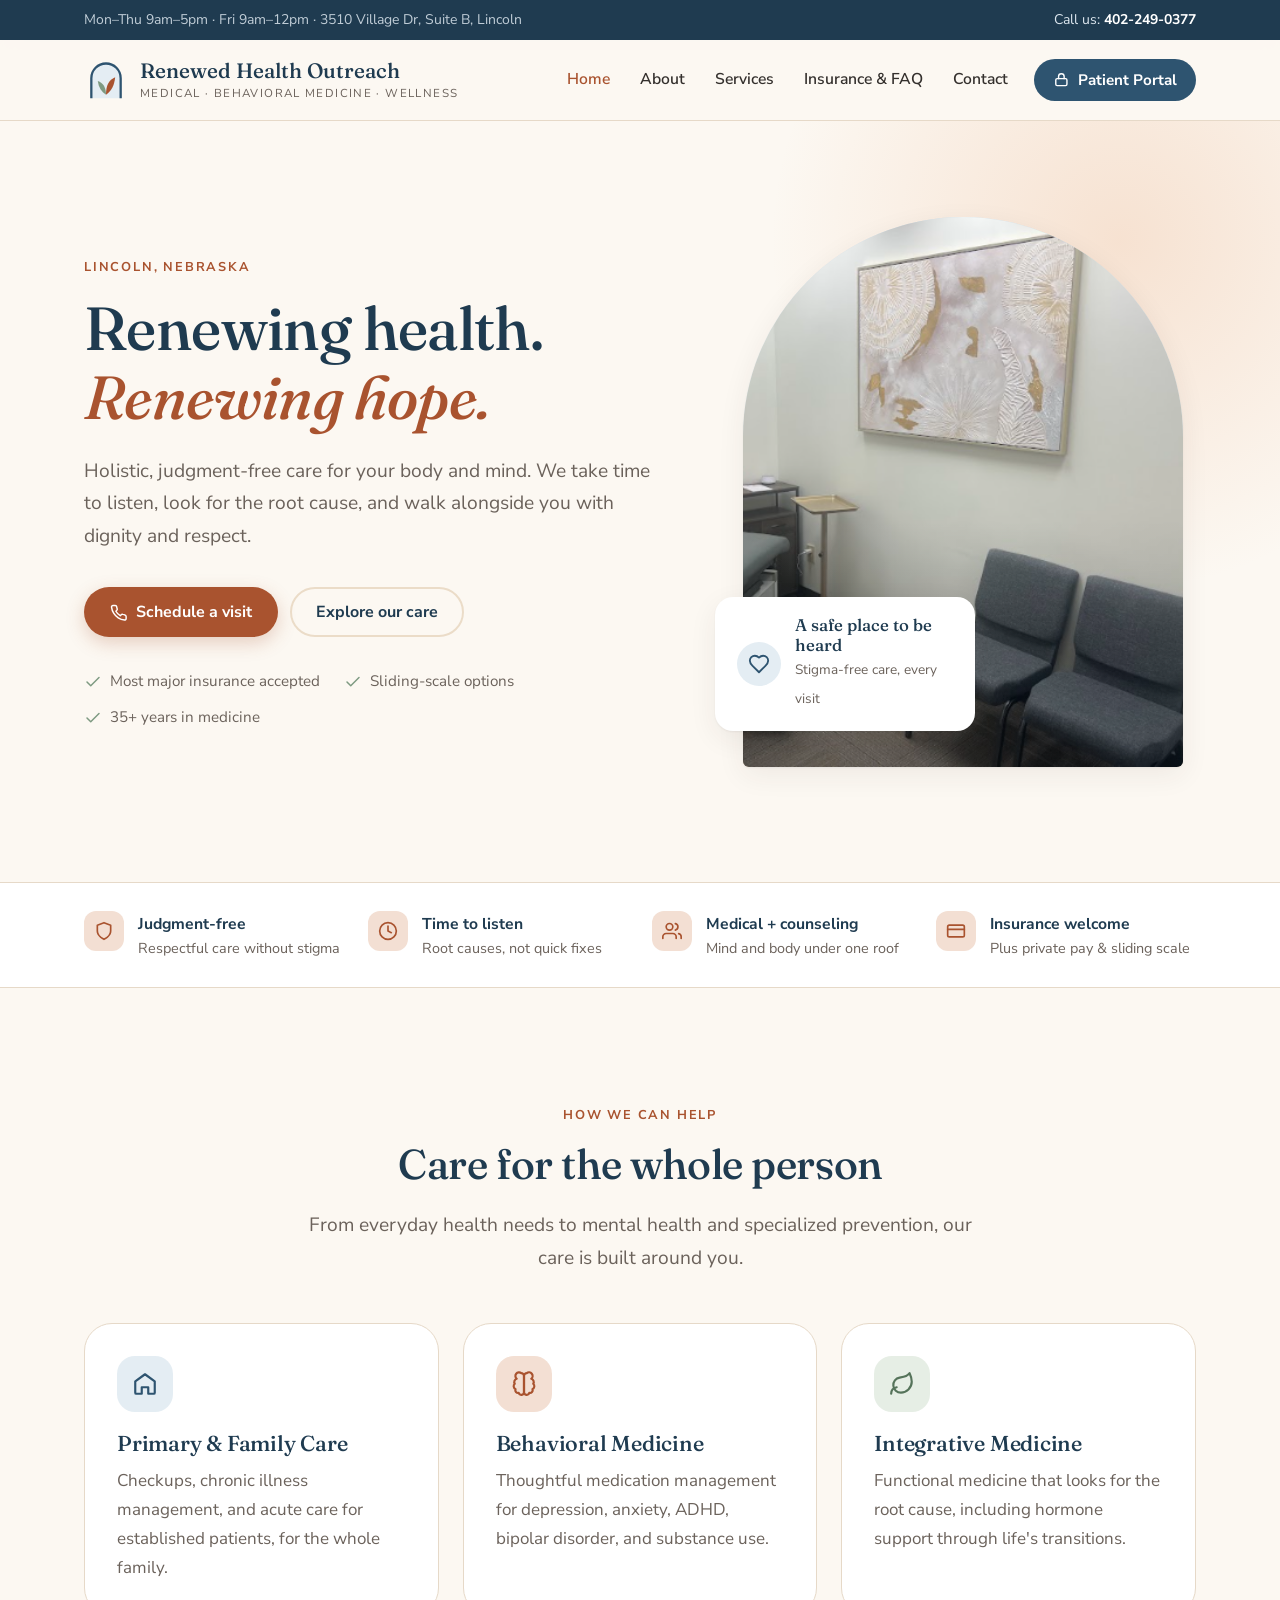
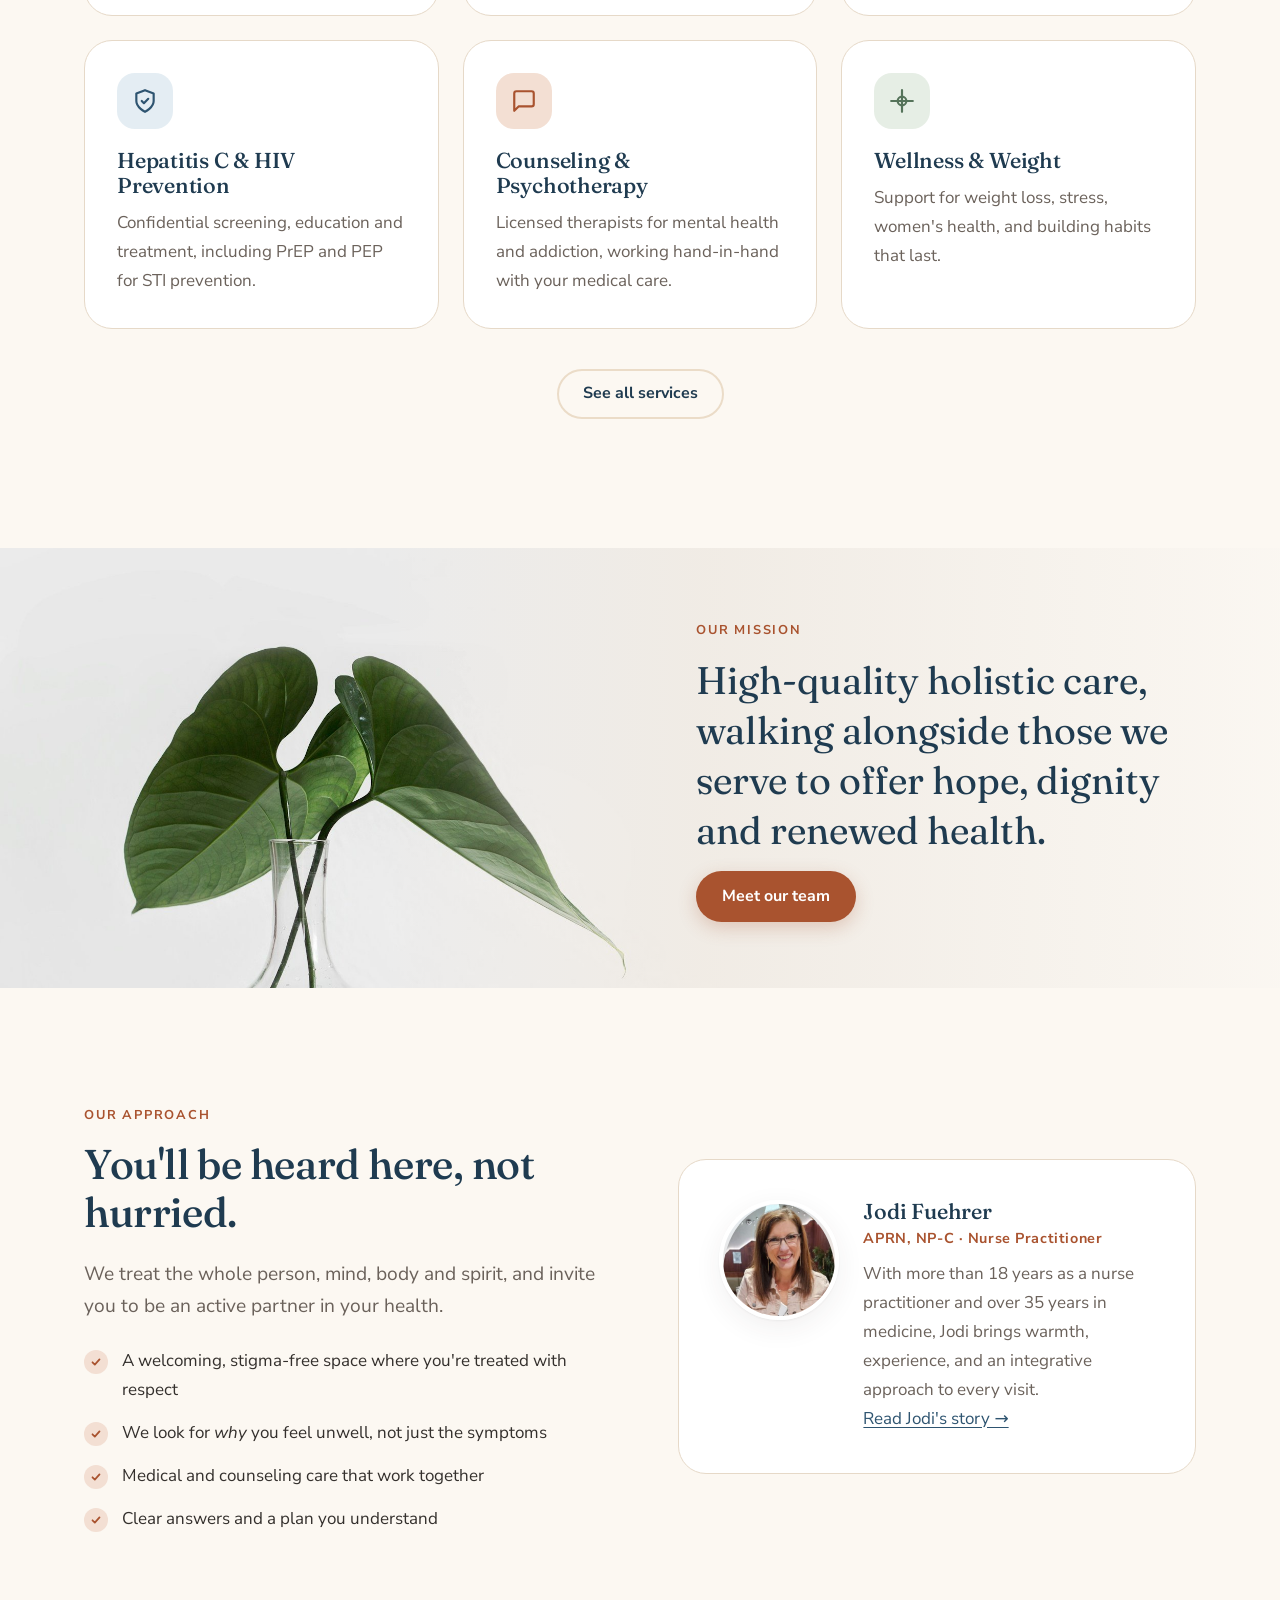
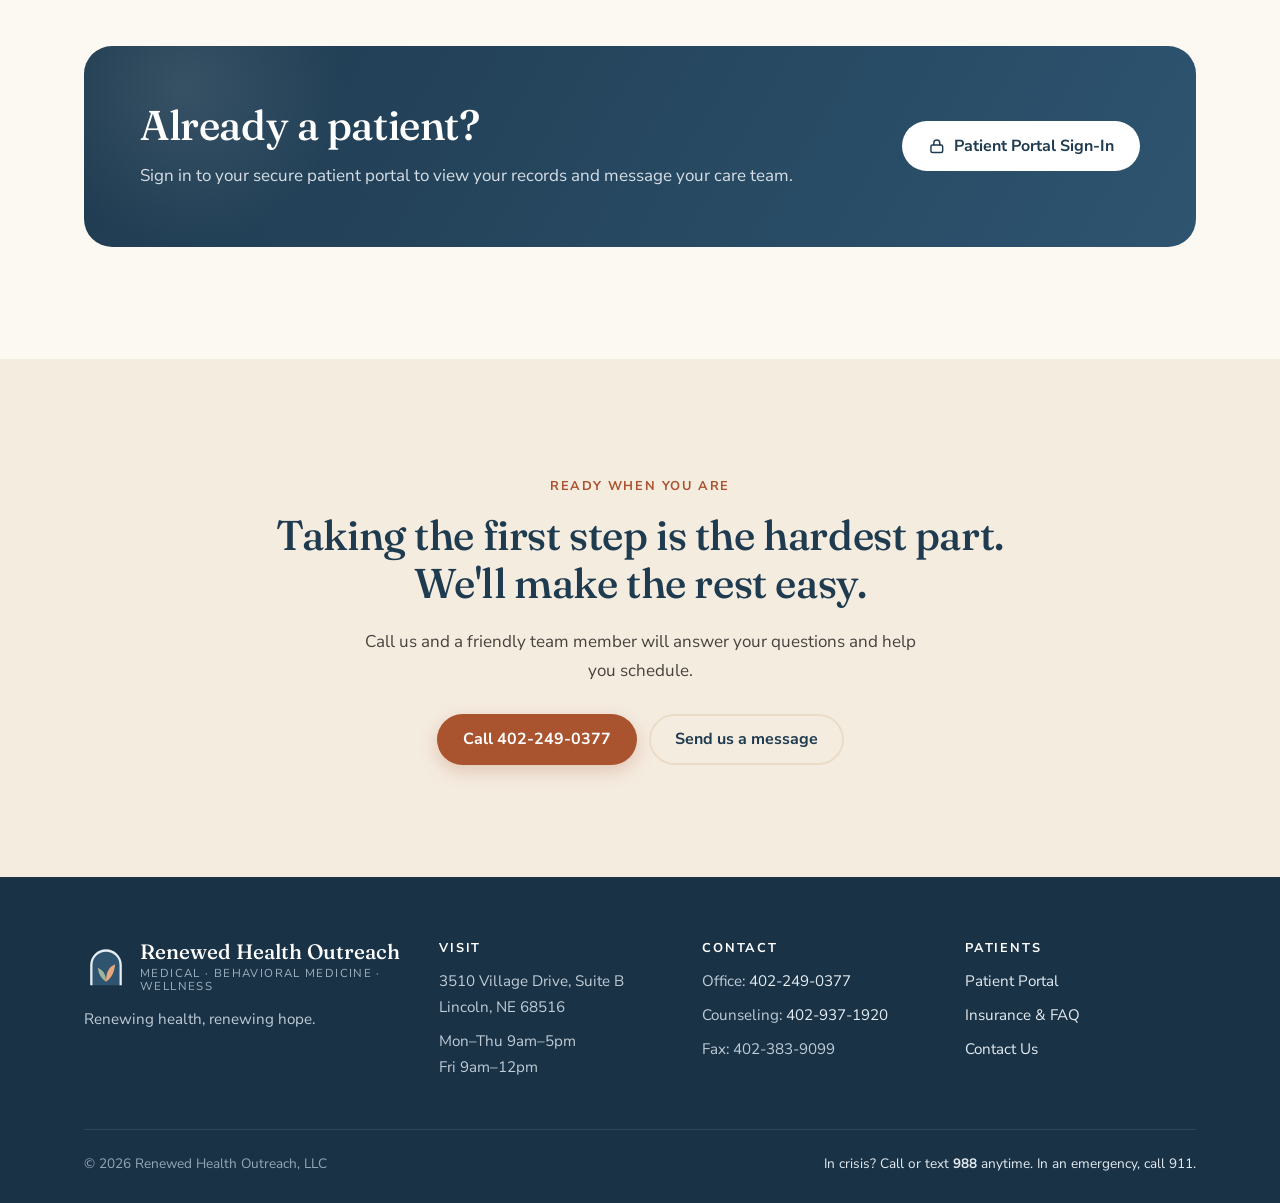
==== index.html @ 3fbb8544 "Add Renewed Health Outreach website Five-page static site for GitHub Pages with the InSync patient p" ====
<!doctype html>
<html lang="en">
<head>
  <meta charset="utf-8">
  <meta name="viewport" content="width=device-width, initial-scale=1">
  <title>Renewed Health Outreach | Medical, Behavioral Medicine &amp; Wellness in Lincoln, NE</title>
  <meta name="description" content="Holistic, judgment-free healthcare in Lincoln, Nebraska: primary and family care, behavioral medicine, counseling, Hepatitis C and HIV prevention, and integrative medicine.">
  <link rel="icon" href="assets/images/favicon.svg" type="image/svg+xml">
  <link rel="preconnect" href="https://fonts.googleapis.com">
  <link rel="preconnect" href="https://fonts.gstatic.com" crossorigin>
  <link href="https://fonts.googleapis.com/css2?family=Fraunces:opsz,wght@9..144,400;9..144,500;9..144,600&family=Nunito+Sans:wght@400;600;700&display=swap" rel="stylesheet">
  <link rel="stylesheet" href="assets/css/styles.css">
</head>
<body>
  <a class="skip-link" href="#main">Skip to content</a>

  <div class="topbar">
    <div class="container">
      <span class="hours">Mon–Thu 9am–5pm · Fri 9am–12pm · 3510 Village Dr, Suite B, Lincoln</span>
      <span>Call us: <a href="tel:+14022490377">402-249-0377</a></span>
    </div>
  </div>

  <header class="site-header">
    <div class="container">
      <a class="brand" href="index.html" aria-label="Renewed Health Outreach home">
        <!-- LOGO PLACEHOLDER: swap this <svg> for <img src="assets/images/logo.png" alt="" class="brand-mark"> when the logo is ready -->
        <svg class="brand-mark" viewBox="0 0 48 48" aria-hidden="true"><path d="M8 44V22a16 16 0 0 1 32 0v22" fill="#E4EDF3" stroke="#2E5470" stroke-width="2.5"/><path d="M24 40c0-10 3-16 10-19-1 9-4 15-10 19Z" fill="#A9532F"/><path d="M24 40c0-8-3-13-9-15 1 7 4 12 9 15Z" fill="#7E9A82"/></svg>
        <span class="brand-text"><span class="brand-name">Renewed Health Outreach</span><span class="brand-sub">Medical · Behavioral Medicine · Wellness</span></span>
      </a>
      <button class="nav-toggle" aria-expanded="false" aria-controls="site-nav" aria-label="Menu">
        <svg viewBox="0 0 24 24" fill="none" stroke="currentColor" stroke-width="2" stroke-linecap="round"><path d="M4 7h16M4 12h16M4 17h16"/></svg>
      </button>
      <nav class="site-nav" id="site-nav" aria-label="Main">
        <a class="nav-link" href="index.html" aria-current="page">Home</a>
        <a class="nav-link" href="about.html">About</a>
        <a class="nav-link" href="services.html">Services</a>
        <a class="nav-link" href="insurance.html">Insurance &amp; FAQ</a>
        <a class="nav-link" href="contact.html">Contact</a>
        <a class="btn btn--blue" href="#" data-portal-link>
          <svg viewBox="0 0 24 24" fill="none" stroke="currentColor" stroke-width="2" stroke-linecap="round" stroke-linejoin="round"><rect x="4" y="11" width="16" height="10" rx="2"/><path d="M8 11V8a4 4 0 0 1 8 0v3"/></svg>
          Patient Portal
        </a>
      </nav>
    </div>
  </header>

  <main id="main">
    <!-- HERO -->
    <section class="hero">
      <div class="container hero-grid">
        <div>
          <span class="eyebrow">Lincoln, Nebraska</span>
          <h1>Renewing health.<br><em class="soft">Renewing hope.</em></h1>
          <p class="lead">Holistic, judgment-free care for your body and mind. We take time to listen, look for the root cause, and walk alongside you with dignity and respect.</p>
          <div class="btn-row">
            <a class="btn btn--primary" href="tel:+14022490377">
              <svg viewBox="0 0 24 24" fill="none" stroke="currentColor" stroke-width="2" stroke-linecap="round" stroke-linejoin="round"><path d="M22 16.9v3a2 2 0 0 1-2.2 2 19.8 19.8 0 0 1-8.6-3.1 19.5 19.5 0 0 1-6-6A19.8 19.8 0 0 1 2.1 4.2 2 2 0 0 1 4.1 2h3a2 2 0 0 1 2 1.7c.1 1 .4 1.9.7 2.8a2 2 0 0 1-.5 2.1L8 9.9a16 16 0 0 0 6 6l1.3-1.3a2 2 0 0 1 2.1-.4c.9.3 1.8.6 2.8.7a2 2 0 0 1 1.7 2Z"/></svg>
              Schedule a visit
            </a>
            <a class="btn btn--ghost" href="services.html">Explore our care</a>
          </div>
          <div class="hero-meta">
            <span><svg viewBox="0 0 24 24" fill="none" stroke="currentColor" stroke-width="2" stroke-linecap="round" stroke-linejoin="round"><path d="M20 6 9 17l-5-5"/></svg>Most major insurance accepted</span>
            <span><svg viewBox="0 0 24 24" fill="none" stroke="currentColor" stroke-width="2" stroke-linecap="round" stroke-linejoin="round"><path d="M20 6 9 17l-5-5"/></svg>Sliding-scale options</span>
            <span><svg viewBox="0 0 24 24" fill="none" stroke="currentColor" stroke-width="2" stroke-linecap="round" stroke-linejoin="round"><path d="M20 6 9 17l-5-5"/></svg>35+ years in medicine</span>
          </div>
        </div>
        <div class="hero-visual">
          <div class="arch">
            <img src="assets/images/exam-room.png" alt="A calm, softly lit exam room with gold-toned artwork and comfortable chairs">
          </div>
          <div class="arch-card">
            <span class="dot"><svg viewBox="0 0 24 24" fill="none" stroke="currentColor" stroke-width="2" stroke-linecap="round" stroke-linejoin="round"><path d="M19 14c1.5-1.5 3-3.2 3-5.5A5.5 5.5 0 0 0 16.5 3c-1.8 0-3 .5-4.5 2-1.5-1.5-2.7-2-4.5-2A5.5 5.5 0 0 0 2 8.5c0 2.3 1.5 4 3 5.5l7 7Z"/></svg></span>
            <span><strong>A safe place to be heard</strong><small>Stigma-free care, every visit</small></span>
          </div>
        </div>
      </div>
    </section>

    <!-- TRUST STRIP -->
    <section class="trust" aria-label="Why patients choose us">
      <div class="container">
        <div class="trust-item"><span class="ico"><svg viewBox="0 0 24 24" fill="none" stroke="currentColor" stroke-width="2" stroke-linecap="round" stroke-linejoin="round"><path d="M12 22s8-4 8-10V5l-8-3-8 3v7c0 6 8 10 8 10Z"/></svg></span><div><strong>Judgment-free</strong><span>Respectful care without stigma</span></div></div>
        <div class="trust-item"><span class="ico"><svg viewBox="0 0 24 24" fill="none" stroke="currentColor" stroke-width="2" stroke-linecap="round" stroke-linejoin="round"><circle cx="12" cy="12" r="10"/><path d="M12 6v6l4 2"/></svg></span><div><strong>Time to listen</strong><span>Root causes, not quick fixes</span></div></div>
        <div class="trust-item"><span class="ico"><svg viewBox="0 0 24 24" fill="none" stroke="currentColor" stroke-width="2" stroke-linecap="round" stroke-linejoin="round"><path d="M17 21v-2a4 4 0 0 0-4-4H5a4 4 0 0 0-4 4v2"/><circle cx="9" cy="7" r="4"/><path d="M23 21v-2a4 4 0 0 0-3-3.9M16 3.1a4 4 0 0 1 0 7.8"/></svg></span><div><strong>Medical + counseling</strong><span>Mind and body under one roof</span></div></div>
        <div class="trust-item"><span class="ico"><svg viewBox="0 0 24 24" fill="none" stroke="currentColor" stroke-width="2" stroke-linecap="round" stroke-linejoin="round"><rect x="2" y="5" width="20" height="14" rx="2"/><path d="M2 10h20"/></svg></span><div><strong>Insurance welcome</strong><span>Plus private pay &amp; sliding scale</span></div></div>
      </div>
    </section>

    <!-- SERVICES -->
    <section class="section">
      <div class="container">
        <div class="section-head center">
          <span class="eyebrow">How we can help</span>
          <h2>Care for the whole person</h2>
          <p class="lead" style="margin:0 auto">From everyday health needs to mental health and specialized prevention, our care is built around you.</p>
        </div>
        <div class="grid grid-3">
          <article class="card">
            <span class="ico"><svg viewBox="0 0 24 24" fill="none" stroke="currentColor" stroke-width="2" stroke-linecap="round" stroke-linejoin="round"><path d="M3 9.5 12 3l9 6.5V20a1 1 0 0 1-1 1h-5v-6H9v6H4a1 1 0 0 1-1-1Z"/></svg></span>
            <h3>Primary &amp; Family Care</h3>
            <p>Checkups, chronic illness management, and acute care for established patients, for the whole family.</p>
          </article>
          <article class="card">
            <span class="ico"><svg viewBox="0 0 24 24" fill="none" stroke="currentColor" stroke-width="2" stroke-linecap="round" stroke-linejoin="round"><path d="M9.5 2A2.5 2.5 0 0 1 12 4.5v15a2.5 2.5 0 0 1-4.9.7 2.5 2.5 0 0 1-2.9-3.4 3 3 0 0 1-.7-5 3 3 0 0 1 1.8-4.6A2.5 2.5 0 0 1 9.5 2Z"/><path d="M14.5 2A2.5 2.5 0 0 0 12 4.5v15a2.5 2.5 0 0 0 4.9.7 2.5 2.5 0 0 0 2.9-3.4 3 3 0 0 0 .7-5 3 3 0 0 0-1.8-4.6A2.5 2.5 0 0 0 14.5 2Z"/></svg></span>
            <h3>Behavioral Medicine</h3>
            <p>Thoughtful medication management for depression, anxiety, ADHD, bipolar disorder, and substance use.</p>
          </article>
          <article class="card">
            <span class="ico"><svg viewBox="0 0 24 24" fill="none" stroke="currentColor" stroke-width="2" stroke-linecap="round" stroke-linejoin="round"><path d="M11 20A7 7 0 0 1 9.8 6.1C15.5 5 17 4.5 19 2c1 2 2 4.2 2 8 0 5.5-4.8 10-10 10Z"/><path d="M2 21c0-3 1.9-5.4 5.1-6"/></svg></span>
            <h3>Integrative Medicine</h3>
            <p>Functional medicine that looks for the root cause, including hormone support through life's transitions.</p>
          </article>
          <article class="card">
            <span class="ico"><svg viewBox="0 0 24 24" fill="none" stroke="currentColor" stroke-width="2" stroke-linecap="round" stroke-linejoin="round"><path d="M12 22s8-4 8-10V5l-8-3-8 3v7c0 6 8 10 8 10Z"/><path d="m9 12 2 2 4-4"/></svg></span>
            <h3>Hepatitis C &amp; HIV Prevention</h3>
            <p>Confidential screening, education and treatment, including PrEP and PEP for STI prevention.</p>
          </article>
          <article class="card">
            <span class="ico"><svg viewBox="0 0 24 24" fill="none" stroke="currentColor" stroke-width="2" stroke-linecap="round" stroke-linejoin="round"><path d="M21 15a2 2 0 0 1-2 2H7l-4 4V5a2 2 0 0 1 2-2h14a2 2 0 0 1 2 2Z"/></svg></span>
            <h3>Counseling &amp; Psychotherapy</h3>
            <p>Licensed therapists for mental health and addiction, working hand-in-hand with your medical care.</p>
          </article>
          <article class="card">
            <span class="ico"><svg viewBox="0 0 24 24" fill="none" stroke="currentColor" stroke-width="2" stroke-linecap="round" stroke-linejoin="round"><path d="M12 2v20M2 12h20"/><circle cx="12" cy="12" r="4"/></svg></span>
            <h3>Wellness &amp; Weight</h3>
            <p>Support for weight loss, stress, women's health, and building habits that last.</p>
          </article>
        </div>
        <p style="text-align:center;margin-top:40px"><a class="btn btn--ghost" href="services.html">See all services</a></p>
      </div>
    </section>

    <!-- CALM BAND -->
    <section class="calm-band" aria-label="Our mission">
      <div class="container">
        <div class="calm-text">
          <span class="eyebrow">Our mission</span>
          <blockquote>High-quality holistic care, walking alongside those we serve to offer hope, dignity and renewed health.</blockquote>
          <a class="btn btn--primary" href="about.html">Meet our team</a>
        </div>
      </div>
    </section>

    <!-- APPROACH + PROVIDER -->
    <section class="section">
      <div class="container split">
        <div>
          <span class="eyebrow">Our approach</span>
          <h2>You'll be heard here, not hurried.</h2>
          <p class="lead">We treat the whole person, mind, body and spirit, and invite you to be an active partner in your health.</p>
          <ul class="checklist">
            <li>A welcoming, stigma-free space where you're treated with respect</li>
            <li>We look for <em>why</em> you feel unwell, not just the symptoms</li>
            <li>Medical and counseling care that work together</li>
            <li>Clear answers and a plan you understand</li>
          </ul>
        </div>
        <div class="card" style="padding:clamp(28px,4vw,40px)">
          <div class="provider">
            <div class="avatar avatar--photo"><img src="assets/images/jodi.jpg" alt="Jodi Fuehrer, APRN, NP-C"></div>
            <div>
              <h3 style="margin-bottom:.2em">Jodi Fuehrer</h3>
              <p class="creds">APRN, NP-C · Nurse Practitioner</p>
              <p style="color:var(--muted)">With more than 18 years as a nurse practitioner and over 35 years in medicine, Jodi brings warmth, experience, and an integrative approach to every visit.</p>
              <a href="about.html">Read Jodi's story →</a>
            </div>
          </div>
        </div>
      </div>
    </section>

    <!-- PORTAL -->
    <section class="section" style="padding-top:0">
      <div class="container">
        <div class="portal-band">
          <div>
            <h2>Already a patient?</h2>
            <p>Sign in to your secure patient portal to view your records and message your care team.</p>
          </div>
          <div class="btn-row">
            <a class="btn btn--light" href="#" data-portal-link>
              <svg viewBox="0 0 24 24" fill="none" stroke="currentColor" stroke-width="2" stroke-linecap="round" stroke-linejoin="round"><rect x="4" y="11" width="16" height="10" rx="2"/><path d="M8 11V8a4 4 0 0 1 8 0v3"/></svg>
              Patient Portal Sign-In
            </a>
          </div>
        </div>
      </div>
    </section>

    <!-- CTA -->
    <section class="section section--linen cta">
      <div class="container">
        <span class="eyebrow">Ready when you are</span>
        <h2>Taking the first step is the hardest part.<br>We'll make the rest easy.</h2>
        <p>Call us and a friendly team member will answer your questions and help you schedule.</p>
        <div class="btn-row">
          <a class="btn btn--primary" href="tel:+14022490377">Call 402-249-0377</a>
          <a class="btn btn--ghost" href="contact.html">Send us a message</a>
        </div>
      </div>
    </section>
  </main>

  <footer class="site-footer">
    <div class="container">
      <div class="footer-grid">
        <div>
          <a class="brand" href="index.html">
            <svg class="brand-mark" viewBox="0 0 48 48" aria-hidden="true"><path d="M8 44V22a16 16 0 0 1 32 0v22" fill="#2E5470" stroke="#E4EDF3" stroke-width="2.5"/><path d="M24 40c0-10 3-16 10-19-1 9-4 15-10 19Z" fill="#E8A87C"/><path d="M24 40c0-8-3-13-9-15 1 7 4 12 9 15Z" fill="#9DB5A0"/></svg>
            <span class="brand-text"><span class="brand-name">Renewed Health Outreach</span><span class="brand-sub">Medical · Behavioral Medicine · Wellness</span></span>
          </a>
          <p>Renewing health, renewing hope.</p>
        </div>
        <div>
          <h4>Visit</h4>
          <ul>
            <li>3510 Village Drive, Suite B<br>Lincoln, NE 68516</li>
            <li>Mon–Thu 9am–5pm<br>Fri 9am–12pm</li>
          </ul>
        </div>
        <div>
          <h4>Contact</h4>
          <ul>
            <li>Office: <a href="tel:+14022490377">402-249-0377</a></li>
            <li>Counseling: <a href="tel:+14029371920">402-937-1920</a></li>
            <li>Fax: 402-383-9099</li>
          </ul>
        </div>
        <div>
          <h4>Patients</h4>
          <ul>
            <li><a href="#" data-portal-link>Patient Portal</a></li>
            <li><a href="insurance.html">Insurance &amp; FAQ</a></li>
            <li><a href="contact.html">Contact Us</a></li>
          </ul>
        </div>
      </div>
      <div class="footer-bottom">
        <span>© <span data-year>2026</span> Renewed Health Outreach, LLC</span>
        <span class="crisis">In crisis? Call or text <strong>988</strong> anytime. In an emergency, call 911.</span>
      </div>
    </div>
  </footer>

  <script src="assets/js/site-config.js"></script>
  <script src="assets/js/main.js"></script>
</body>
</html>
---- assets/css/styles.css ----
/* ============================================================
   Renewed Health Outreach — site styles
   Palette: warm linen + clay (comfort) anchored by a calm,
   deep "harbor" blue (trust) used for structure and the portal.
   ============================================================ */
:root {
  --cream: #FCF8F2;
  --linen: #F5ECE0;
  --sand: #EBDCC8;
  --clay: #A9532F;        /* primary action — 5.3:1 on white */
  --clay-dark: #8C4325;
  --clay-soft: #F3DFD3;
  --apricot: #E8A87C;
  --blue: #2E5470;        /* trust / structure */
  --blue-dark: #1F3B50;
  --blue-soft: #E4EDF3;
  --sage: #7E9A82;
  --ink: #34302D;         /* warm charcoal body text */
  --muted: #6B625B;
  --line: #E6D9C8;
  --white: #FFFFFF;

  --font-display: "Fraunces", Georgia, "Times New Roman", serif;
  --font-body: "Nunito Sans", "Segoe UI", system-ui, -apple-system, sans-serif;

  --radius: 18px;
  --radius-lg: 28px;
  --shadow: 0 1px 2px rgba(52, 48, 45, .06), 0 8px 28px rgba(52, 48, 45, .07);
  --max: 1160px;
}

*, *::before, *::after { box-sizing: border-box; }
html { scroll-behavior: smooth; overflow-x: clip; }
body {
  margin: 0;
  background: var(--cream);
  color: var(--ink);
  font-family: var(--font-body);
  font-size: 1.0625rem;
  line-height: 1.7;
  -webkit-font-smoothing: antialiased;
}
img { max-width: 100%; display: block; }
a { color: var(--blue); text-underline-offset: 3px; }
a:hover { color: var(--clay); }
:focus-visible { outline: 3px solid var(--apricot); outline-offset: 3px; border-radius: 6px; }

h1, h2, h3, h4 {
  font-family: var(--font-display);
  font-weight: 500;
  line-height: 1.15;
  color: var(--blue-dark);
  margin: 0 0 .5em;
  letter-spacing: -0.01em;
}
h1 { font-size: clamp(2.3rem, 5.5vw, 3.8rem); }
h2 { font-size: clamp(1.8rem, 3.6vw, 2.6rem); }
h3 { font-size: 1.35rem; }
p { margin: 0 0 1em; }
.lead { font-size: 1.2rem; color: var(--muted); max-width: 40em; }
.eyebrow {
  display: inline-block;
  font-family: var(--font-body);
  font-size: .8rem;
  font-weight: 700;
  letter-spacing: .14em;
  text-transform: uppercase;
  color: var(--clay);
  margin-bottom: .9rem;
}
em.soft { font-style: italic; color: var(--clay); }

.container { width: 100%; max-width: var(--max); margin: 0 auto; padding: 0 24px; }
.section { padding: clamp(64px, 9vw, 112px) 0; }
.section--linen { background: var(--linen); }
.section--blue { background: var(--blue-dark); color: #E9EFF4; }
.section--blue h2, .section--blue h3 { color: var(--white); }
.section-head { max-width: 680px; margin-bottom: 48px; }
.section-head.center { margin-left: auto; margin-right: auto; text-align: center; }

.skip-link {
  position: absolute; left: -999px; top: 8px;
  background: var(--blue-dark); color: #fff; padding: 10px 16px; border-radius: 8px; z-index: 100;
}
.skip-link:focus { left: 8px; }

/* ---------- Buttons ---------- */
.btn {
  display: inline-flex; align-items: center; justify-content: center; gap: .5em;
  padding: .85em 1.5em;
  border-radius: 999px;
  border: 2px solid transparent;
  font-family: var(--font-body);
  font-weight: 700;
  font-size: 1rem;
  line-height: 1.2;
  text-decoration: none;
  cursor: pointer;
  transition: background .2s, color .2s, border-color .2s, transform .2s, box-shadow .2s;
}
.btn:hover { transform: translateY(-1px); }
.btn svg { width: 1.1em; height: 1.1em; flex: none; }
.btn--primary { background: var(--clay); color: var(--white); box-shadow: 0 6px 18px rgba(169, 83, 47, .25); }
.btn--primary:hover { background: var(--clay-dark); color: var(--white); }
.btn--blue { background: var(--blue); color: var(--white); }
.btn--blue:hover { background: var(--blue-dark); color: var(--white); }
.btn--ghost { background: transparent; color: var(--blue-dark); border-color: var(--sand); }
.btn--ghost:hover { border-color: var(--blue); color: var(--blue); }
.btn--light { background: var(--white); color: var(--blue-dark); }
.btn--light:hover { background: var(--linen); color: var(--blue-dark); }
.btn-row { display: flex; flex-wrap: wrap; gap: 12px; }

/* ---------- Top bar + header ---------- */
.topbar {
  background: var(--blue-dark);
  color: #DCE6EE;
  font-size: .875rem;
}
.topbar .container { display: flex; justify-content: space-between; align-items: center; gap: 16px; padding-top: 8px; padding-bottom: 8px; flex-wrap: wrap; }
.topbar a { color: #fff; text-decoration: none; font-weight: 700; }
.topbar a:hover { color: var(--apricot); }
.topbar .hours { opacity: .85; }

.site-header {
  position: sticky; top: 0; z-index: 50;
  background: rgba(252, 248, 242, .92);
  backdrop-filter: saturate(1.4) blur(10px);
  -webkit-backdrop-filter: saturate(1.4) blur(10px);
  border-bottom: 1px solid var(--line);
}
.site-header .container { display: flex; align-items: center; justify-content: space-between; gap: 20px; min-height: 80px; }

.brand { display: flex; align-items: center; gap: 12px; text-decoration: none; color: var(--blue-dark); }
.brand:hover { color: var(--blue-dark); }
.brand-mark { width: 44px; height: 44px; flex: none; }
.brand-text { display: flex; flex-direction: column; line-height: 1.1; }
.brand-name { font-family: var(--font-display); font-size: 1.3rem; font-weight: 500; }
.brand-sub { font-size: .72rem; letter-spacing: .12em; text-transform: uppercase; color: var(--muted); margin-top: 4px; }

.site-nav { display: flex; align-items: center; gap: 6px; }
.site-nav a.nav-link {
  text-decoration: none; color: var(--ink); font-weight: 600; font-size: .98rem;
  padding: 8px 12px; border-radius: 999px;
}
.site-nav a.nav-link:hover { background: var(--linen); color: var(--blue-dark); }
.site-nav a.nav-link[aria-current="page"] { color: var(--clay); }
.site-nav .btn { margin-left: 8px; padding: .65em 1.15em; font-size: .95rem; }

.nav-toggle {
  display: none;
  background: none; border: 0; padding: 10px; cursor: pointer; color: var(--blue-dark);
}
.nav-toggle svg { width: 28px; height: 28px; }

@media (max-width: 960px) {
  .nav-toggle { display: inline-flex; }
  .site-nav {
    position: fixed; inset: 0 0 0 auto; width: min(340px, 88vw);
    flex-direction: column; align-items: stretch; gap: 4px;
    background: var(--cream);
    padding: 96px 24px 24px;
    box-shadow: -10px 0 40px rgba(0,0,0,.12);
    transform: translateX(100%);
    visibility: hidden;
    transition: transform .3s ease, visibility .3s;
  }
  .nav-open .site-nav { transform: none; visibility: visible; }
  /* backdrop-filter would trap the fixed menu inside the header */
  .site-header { backdrop-filter: none; -webkit-backdrop-filter: none; background: var(--cream); }
  .site-nav a.nav-link { font-size: 1.15rem; padding: 12px 14px; }
  .site-nav .btn { margin: 12px 0 0; }
  .nav-toggle { position: relative; z-index: 60; }
  .nav-open::after {
    content: ""; position: fixed; inset: 0; background: rgba(31, 59, 80, .35); z-index: 40;
  }
  .site-header { z-index: 55; }
  .topbar .hours { display: none; }
}

/* ---------- Hero ---------- */
.hero { position: relative; overflow: hidden; padding: clamp(48px, 8vw, 96px) 0 clamp(64px, 9vw, 120px); }
.hero::before {
  content: ""; position: absolute; width: 760px; height: 760px; right: -220px; top: -260px;
  background: radial-gradient(circle, rgba(232, 168, 124, .28), rgba(232, 168, 124, 0) 65%);
  pointer-events: none;
}
.hero-grid { display: grid; grid-template-columns: 1.1fr .9fr; gap: clamp(32px, 6vw, 80px); align-items: center; position: relative; }
.hero h1 { margin-bottom: .35em; }
.hero .lead { margin-bottom: 1.8em; }
.hero-meta { display: flex; flex-wrap: wrap; gap: 10px 24px; margin-top: 32px; font-size: .95rem; color: var(--muted); }
.hero-meta span { display: inline-flex; align-items: center; gap: 8px; }
.hero-meta svg { width: 18px; height: 18px; color: var(--sage); }

/* The arch — a doorway motif: "come in, you're welcome here" */
.arch {
  position: relative;
  aspect-ratio: 4 / 5;
  border-radius: 999px 999px var(--radius-lg) var(--radius-lg);
  background:
    radial-gradient(120% 70% at 50% 100%, #F6D2B5 0%, rgba(246, 210, 181, 0) 60%),
    linear-gradient(180deg, #CFE0EA 0%, #E7EEF1 45%, #F7E3D1 100%);
  overflow: hidden;
  box-shadow: var(--shadow);
}
.arch svg.arch-art { position: absolute; inset: 0; width: 100%; height: 100%; }
.arch-card {
  position: absolute; left: -28px; bottom: 36px;
  background: var(--white); border-radius: var(--radius); padding: 18px 22px;
  box-shadow: var(--shadow); max-width: 260px;
  display: flex; gap: 14px; align-items: center;
}
.arch-card .dot {
  width: 44px; height: 44px; border-radius: 50%; background: var(--blue-soft); color: var(--blue);
  display: grid; place-items: center; flex: none;
}
.arch-card .dot svg { width: 22px; height: 22px; }
.arch-card strong { display: block; font-family: var(--font-display); font-weight: 500; color: var(--blue-dark); font-size: 1.05rem; line-height: 1.2; }
.arch-card small { color: var(--muted); font-size: .85rem; }
.hero-visual { position: relative; max-width: 440px; justify-self: center; width: 100%; }

@media (max-width: 860px) {
  .hero-grid { grid-template-columns: 1fr; }
  .hero-visual { max-width: 340px; }
  .arch-card { left: -8px; }
}

/* ---------- Trust strip ---------- */
.trust { border-top: 1px solid var(--line); border-bottom: 1px solid var(--line); background: var(--white); }
.trust .container { display: grid; grid-template-columns: repeat(4, 1fr); gap: 24px; padding-top: 28px; padding-bottom: 28px; }
.trust-item { display: flex; gap: 14px; align-items: flex-start; }
.trust-item .ico { width: 40px; height: 40px; border-radius: 12px; background: var(--clay-soft); color: var(--clay); display: grid; place-items: center; flex: none; }
.trust-item .ico svg { width: 20px; height: 20px; }
.trust-item strong { display: block; color: var(--blue-dark); font-size: .98rem; }
.trust-item span { font-size: .9rem; color: var(--muted); line-height: 1.45; display: block; }
@media (max-width: 900px) { .trust .container { grid-template-columns: repeat(2, 1fr); } }
@media (max-width: 520px) { .trust .container { grid-template-columns: 1fr; } }

/* ---------- Cards ---------- */
.grid { display: grid; gap: 24px; }
.grid-3 { grid-template-columns: repeat(3, 1fr); }
.grid-2 { grid-template-columns: repeat(2, 1fr); }
@media (max-width: 900px) { .grid-3 { grid-template-columns: repeat(2, 1fr); } }
@media (max-width: 620px) { .grid-3, .grid-2 { grid-template-columns: 1fr; } }

.card {
  background: var(--white);
  border: 1px solid var(--line);
  border-radius: var(--radius-lg);
  padding: 32px;
  transition: transform .25s, box-shadow .25s;
}
.card:hover { transform: translateY(-3px); box-shadow: var(--shadow); }
.card .ico {
  width: 56px; height: 56px; border-radius: 18px;
  display: grid; place-items: center; margin-bottom: 20px;
  background: var(--blue-soft); color: var(--blue);
}
.card:nth-child(3n+2) .ico { background: var(--clay-soft); color: var(--clay); }
.card:nth-child(3n+3) .ico { background: #E6EEE5; color: #55735A; }
.card .ico svg { width: 26px; height: 26px; }
.card p { color: var(--muted); margin-bottom: 0; }
.card ul { margin: 12px 0 0; padding-left: 1.1em; color: var(--muted); }
.card ul li { margin-bottom: 4px; }

/* ---------- Split / approach ---------- */
.split { display: grid; grid-template-columns: 1fr 1fr; gap: clamp(32px, 6vw, 80px); align-items: center; }
@media (max-width: 860px) { .split { grid-template-columns: 1fr; } }
.checklist { list-style: none; padding: 0; margin: 24px 0 0; display: grid; gap: 14px; }
.checklist li { position: relative; padding-left: 38px; }
.checklist li::before {
  content: ""; position: absolute; left: 0; top: 3px; width: 24px; height: 24px; border-radius: 50%;
  background: var(--clay-soft) url("data:image/svg+xml,%3Csvg xmlns='http://www.w3.org/2000/svg' viewBox='0 0 24 24' fill='none' stroke='%23A9532F' stroke-width='3' stroke-linecap='round' stroke-linejoin='round'%3E%3Cpath d='M6 12.5l4 4 8-9'/%3E%3C/svg%3E") center / 14px no-repeat;
}

.quote-panel {
  background: var(--blue-dark); color: #E9EFF4; border-radius: var(--radius-lg);
  padding: clamp(32px, 5vw, 56px); position: relative; overflow: hidden;
}
.quote-panel::after {
  content: ""; position: absolute; right: -80px; bottom: -80px; width: 260px; height: 260px; border-radius: 50%;
  background: radial-gradient(circle, rgba(232,168,124,.35), rgba(232,168,124,0) 70%);
}
.quote-panel blockquote {
  margin: 0 0 20px; font-family: var(--font-display); font-size: clamp(1.4rem, 2.6vw, 1.9rem); line-height: 1.35; color: var(--white);
}
.quote-panel cite { font-style: normal; color: var(--apricot); font-weight: 700; font-size: .95rem; }

/* ---------- Provider cards ---------- */
.provider { display: grid; grid-template-columns: 120px 1fr; gap: 24px; align-items: start; }
.avatar {
  width: 120px; height: 120px; border-radius: 50%;
  background: linear-gradient(160deg, var(--blue-soft), var(--clay-soft));
  display: grid; place-items: center;
  font-family: var(--font-display); font-size: 2.2rem; color: var(--blue);
}
.provider .creds { color: var(--clay); font-weight: 700; font-size: .9rem; letter-spacing: .04em; margin: -4px 0 10px; }
@media (max-width: 520px) { .provider { grid-template-columns: 1fr; } }

.tags { display: flex; flex-wrap: wrap; gap: 10px; list-style: none; padding: 0; margin: 0; }
.tags li { background: var(--white); border: 1px solid var(--line); border-radius: 999px; padding: 6px 16px; font-size: .95rem; color: var(--ink); }

/* ---------- Portal band ---------- */
.portal-band {
  background: linear-gradient(120deg, var(--blue-dark), var(--blue));
  color: #E9EFF4; border-radius: var(--radius-lg);
  padding: clamp(32px, 5vw, 56px);
  display: grid; grid-template-columns: 1.4fr auto; gap: 32px; align-items: center;
  position: relative; overflow: hidden;
}
.portal-band::before {
  content: ""; position: absolute; left: -60px; top: -120px; width: 320px; height: 320px; border-radius: 50%;
  background: radial-gradient(circle, rgba(255,255,255,.10), rgba(255,255,255,0) 70%);
}
.portal-band h2 { color: var(--white); margin-bottom: .3em; }
.portal-band p { margin: 0; opacity: .9; }
@media (max-width: 760px) { .portal-band { grid-template-columns: 1fr; } }

/* ---------- Insurance ---------- */
.insurers { display: grid; grid-template-columns: repeat(3, 1fr); gap: 14px; list-style: none; padding: 0; margin: 0; }
.insurers li {
  background: var(--white); border: 1px solid var(--line); border-radius: var(--radius);
  padding: 18px 20px; font-weight: 700; color: var(--blue-dark); display: flex; align-items: center; gap: 12px;
}
.insurers li::before { content: ""; width: 10px; height: 10px; border-radius: 50%; background: var(--sage); flex: none; }
@media (max-width: 760px) { .insurers { grid-template-columns: 1fr 1fr; } }
@media (max-width: 460px) { .insurers { grid-template-columns: 1fr; } }

/* ---------- FAQ ---------- */
.faq { display: grid; gap: 12px; }
.faq details {
  background: var(--white); border: 1px solid var(--line); border-radius: var(--radius); padding: 0 24px;
}
.faq summary {
  cursor: pointer; list-style: none; padding: 20px 0; font-weight: 700; color: var(--blue-dark); font-size: 1.05rem;
  display: flex; justify-content: space-between; gap: 16px; align-items: center;
}
.faq summary::-webkit-details-marker { display: none; }
.faq summary::after { content: "+"; font-size: 1.5rem; color: var(--clay); font-weight: 400; transition: transform .2s; }
.faq details[open] summary::after { transform: rotate(45deg); }
.faq details > div { padding-bottom: 20px; color: var(--muted); }

/* ---------- Contact ---------- */
.contact-grid { display: grid; grid-template-columns: 1fr 1.15fr; gap: 32px; align-items: start; }
@media (max-width: 900px) { .contact-grid { grid-template-columns: 1fr; } }
.info-list { list-style: none; padding: 0; margin: 0; display: grid; gap: 22px; }
.info-list li { display: grid; grid-template-columns: 44px 1fr; gap: 14px; }
.info-list .ico { width: 44px; height: 44px; border-radius: 14px; background: var(--blue-soft); color: var(--blue); display: grid; place-items: center; }
.info-list .ico svg { width: 20px; height: 20px; }
.info-list strong { display: block; color: var(--blue-dark); }
.info-list span, .info-list a { color: var(--muted); }
.info-list a { text-decoration: none; }
.info-list a:hover { color: var(--clay); }
.hours-table { width: 100%; border-collapse: collapse; }
.hours-table td { padding: 4px 0; color: var(--muted); }
.hours-table td:last-child { text-align: right; }

.form-card { background: var(--white); border: 1px solid var(--line); border-radius: var(--radius-lg); padding: clamp(24px, 4vw, 40px); }
.form-placeholder {
  border: 2px dashed var(--sand); border-radius: var(--radius); padding: 28px; text-align: center; margin: 20px 0;
  background: var(--cream);
}
.form-placeholder p { color: var(--muted); margin-bottom: 1.2em; }
.notice {
  display: flex; gap: 12px; background: var(--blue-soft); color: var(--blue-dark);
  border-radius: var(--radius); padding: 16px 18px; font-size: .92rem; line-height: 1.55; margin-top: 16px;
}
.notice svg { width: 20px; height: 20px; flex: none; margin-top: 2px; }
.notice--warm { background: var(--clay-soft); color: #6B331C; }

.map { border-radius: var(--radius-lg); overflow: hidden; border: 1px solid var(--line); aspect-ratio: 16 / 7; background: var(--linen); }
.map iframe { width: 100%; height: 100%; border: 0; display: block; }
@media (max-width: 620px) { .map { aspect-ratio: 4 / 3; } }

/* ---------- Page hero (inner pages) ---------- */
.page-hero { padding: clamp(56px, 8vw, 96px) 0 clamp(40px, 6vw, 64px); position: relative; overflow: hidden; }
.page-hero::before {
  content: ""; position: absolute; width: 600px; height: 600px; right: -200px; top: -300px;
  background: radial-gradient(circle, rgba(232, 168, 124, .25), rgba(232, 168, 124, 0) 65%);
}
.page-hero .container { position: relative; }

/* ---------- CTA ---------- */
.cta { text-align: center; }
.cta .btn-row { justify-content: center; margin-top: 28px; }
.cta p { max-width: 560px; margin-left: auto; margin-right: auto; opacity: .9; }

/* ---------- Footer ---------- */
.site-footer { background: #1A3245; color: #BFCCD7; padding: 64px 0 28px; font-size: .95rem; }
.site-footer a { color: #E4ECF2; text-decoration: none; }
.site-footer a:hover { color: var(--apricot); }
.footer-grid { display: grid; grid-template-columns: 1.4fr 1fr 1fr 1fr; gap: 32px; }
.footer-grid h4 { color: var(--white); font-family: var(--font-body); font-size: .8rem; letter-spacing: .14em; text-transform: uppercase; font-weight: 700; margin-bottom: 14px; }
.footer-grid ul { list-style: none; padding: 0; margin: 0; display: grid; gap: 8px; }
.site-footer .brand { color: var(--white); margin-bottom: 14px; }
.site-footer .brand-sub { color: #9FB2C1; }
.footer-bottom { border-top: 1px solid rgba(255,255,255,.1); margin-top: 48px; padding-top: 22px; display: flex; justify-content: space-between; gap: 16px; flex-wrap: wrap; font-size: .85rem; color: #93A7B7; }
.crisis { color: #E4ECF2; }
@media (max-width: 860px) { .footer-grid { grid-template-columns: 1fr 1fr; } }
@media (max-width: 520px) { .footer-grid { grid-template-columns: 1fr; } }

/* ---------- Toast ---------- */
.toast {
  position: fixed; left: 50%; bottom: 24px; transform: translate(-50%, 20px);
  background: var(--blue-dark); color: #fff; padding: 14px 22px; border-radius: 14px;
  box-shadow: 0 10px 30px rgba(0,0,0,.2); opacity: 0; pointer-events: none;
  transition: opacity .25s, transform .25s; z-index: 200; max-width: calc(100% - 32px); text-align: center; font-size: .95rem;
}
.toast.show { opacity: 1; transform: translate(-50%, 0); }

@media (prefers-reduced-motion: reduce) {
  *, *::before, *::after { transition: none !important; scroll-behavior: auto !important; }
}

/* ---------- Photos ---------- */
.arch img, .photo img { width: 100%; height: 100%; object-fit: cover; }
.arch img { object-position: 62% center; }
.arch::after {
  content: ""; position: absolute; inset: 0;
  background: linear-gradient(180deg, rgba(46, 84, 112, 0) 55%, rgba(31, 59, 80, .18));
  pointer-events: none;
}
.photo { border-radius: var(--radius-lg); overflow: hidden; box-shadow: var(--shadow); position: relative; }
.photo--arch { border-radius: 999px 999px var(--radius-lg) var(--radius-lg); aspect-ratio: 4 / 5; }
.photo--wide { aspect-ratio: 4 / 3; }
.photo-caption {
  position: absolute; left: 16px; bottom: 16px; background: rgba(255,255,255,.92); color: var(--blue-dark);
  padding: 8px 14px; border-radius: 999px; font-size: .85rem; font-weight: 700;
}
.avatar img { width: 100%; height: 100%; object-fit: cover; border-radius: 50%; }
.avatar--photo { padding: 0; overflow: hidden; border: 4px solid var(--white); box-shadow: var(--shadow); }

/* Plant band: the photo's empty right side carries the text */
.calm-band {
  position: relative; min-height: 440px; display: flex; align-items: center;
  background: #EFEFEF url("../images/plant.jpg") left center / cover no-repeat;
}
.calm-band::before {
  content: ""; position: absolute; inset: 0;
  background: linear-gradient(90deg, rgba(245, 236, 224, 0) 30%, rgba(245, 236, 224, .55) 55%, rgba(252, 248, 242, .9));
}
.calm-band .container { position: relative; display: flex; justify-content: flex-end; }
.calm-band .calm-text { max-width: 500px; }
.calm-band blockquote {
  margin: 0 0 16px; font-family: var(--font-display); font-size: clamp(1.6rem, 3.2vw, 2.4rem); line-height: 1.3; color: var(--blue-dark);
}
@media (max-width: 760px) {
  .calm-band { background-position: 20% center; min-height: 520px; align-items: flex-end; padding-bottom: 40px; }
  .calm-band::before { background: linear-gradient(180deg, rgba(252,248,242,0) 30%, rgba(252,248,242,.92) 65%); }
}
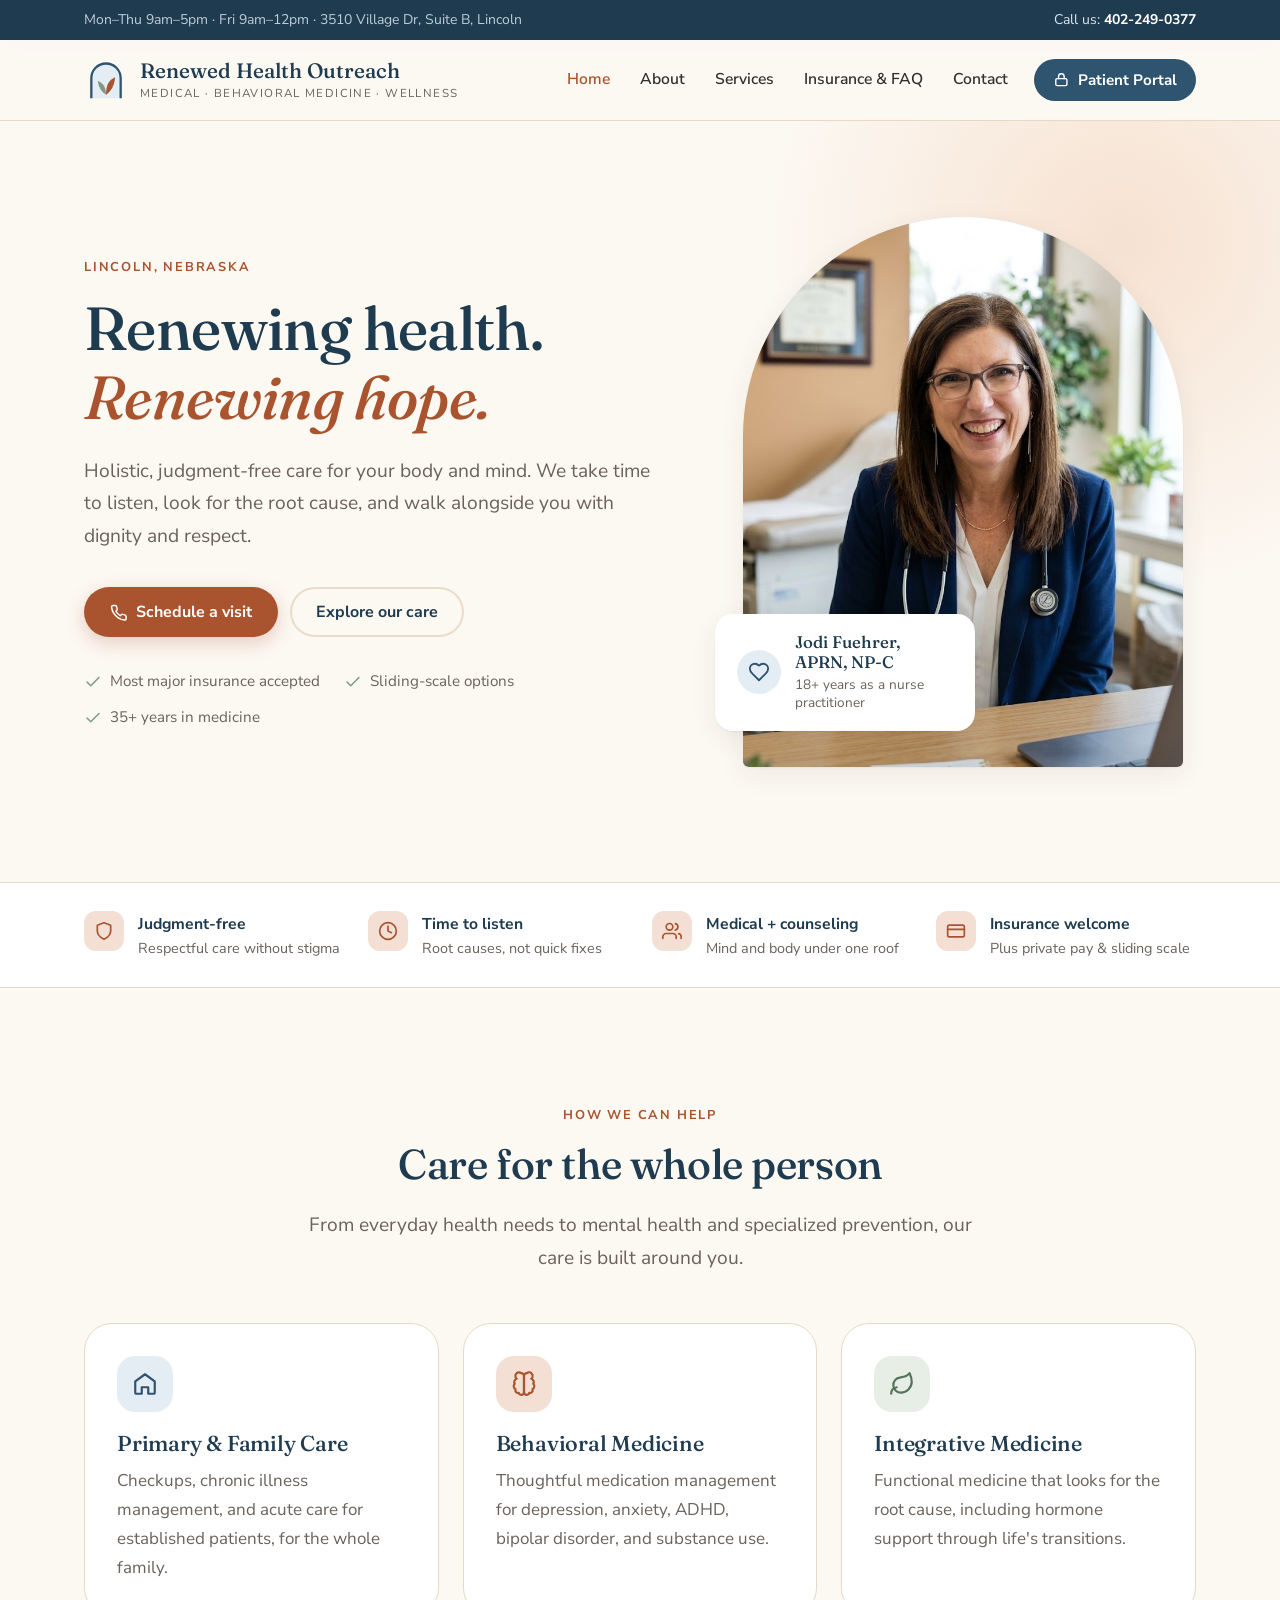
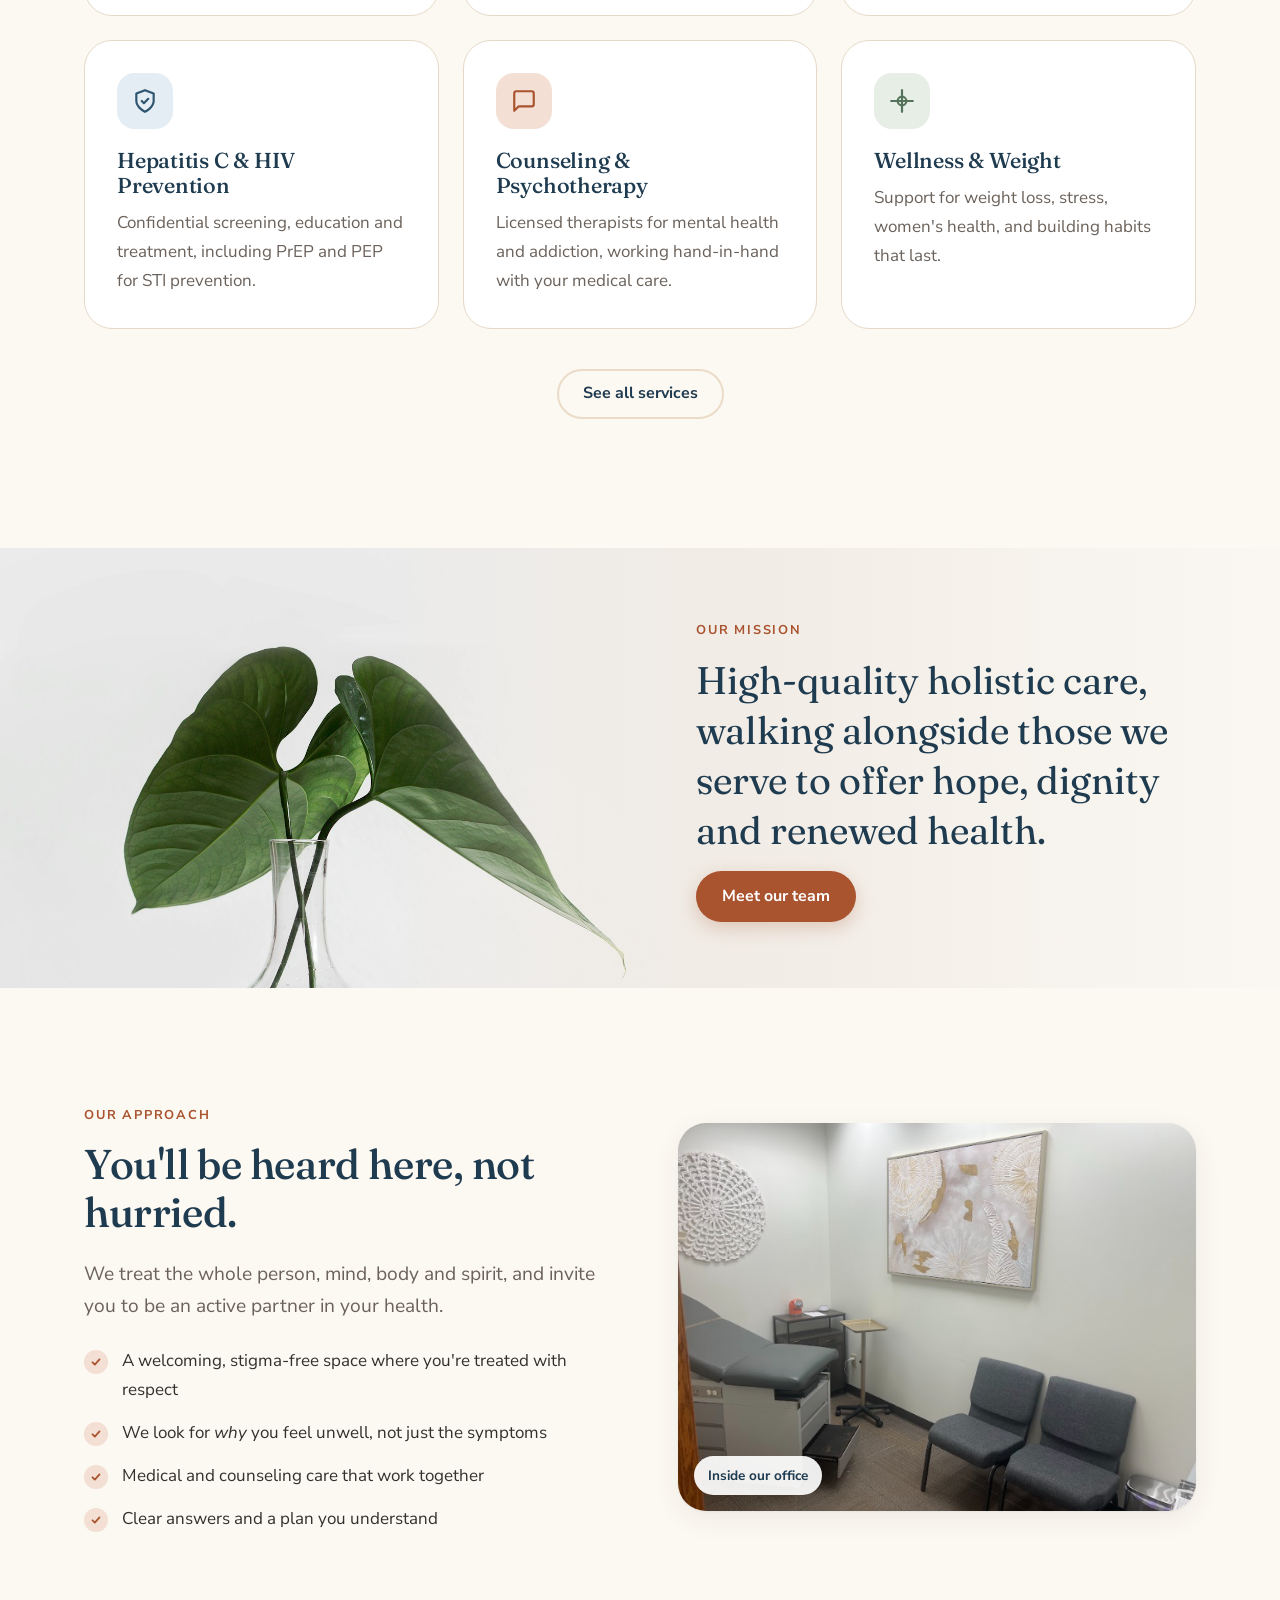
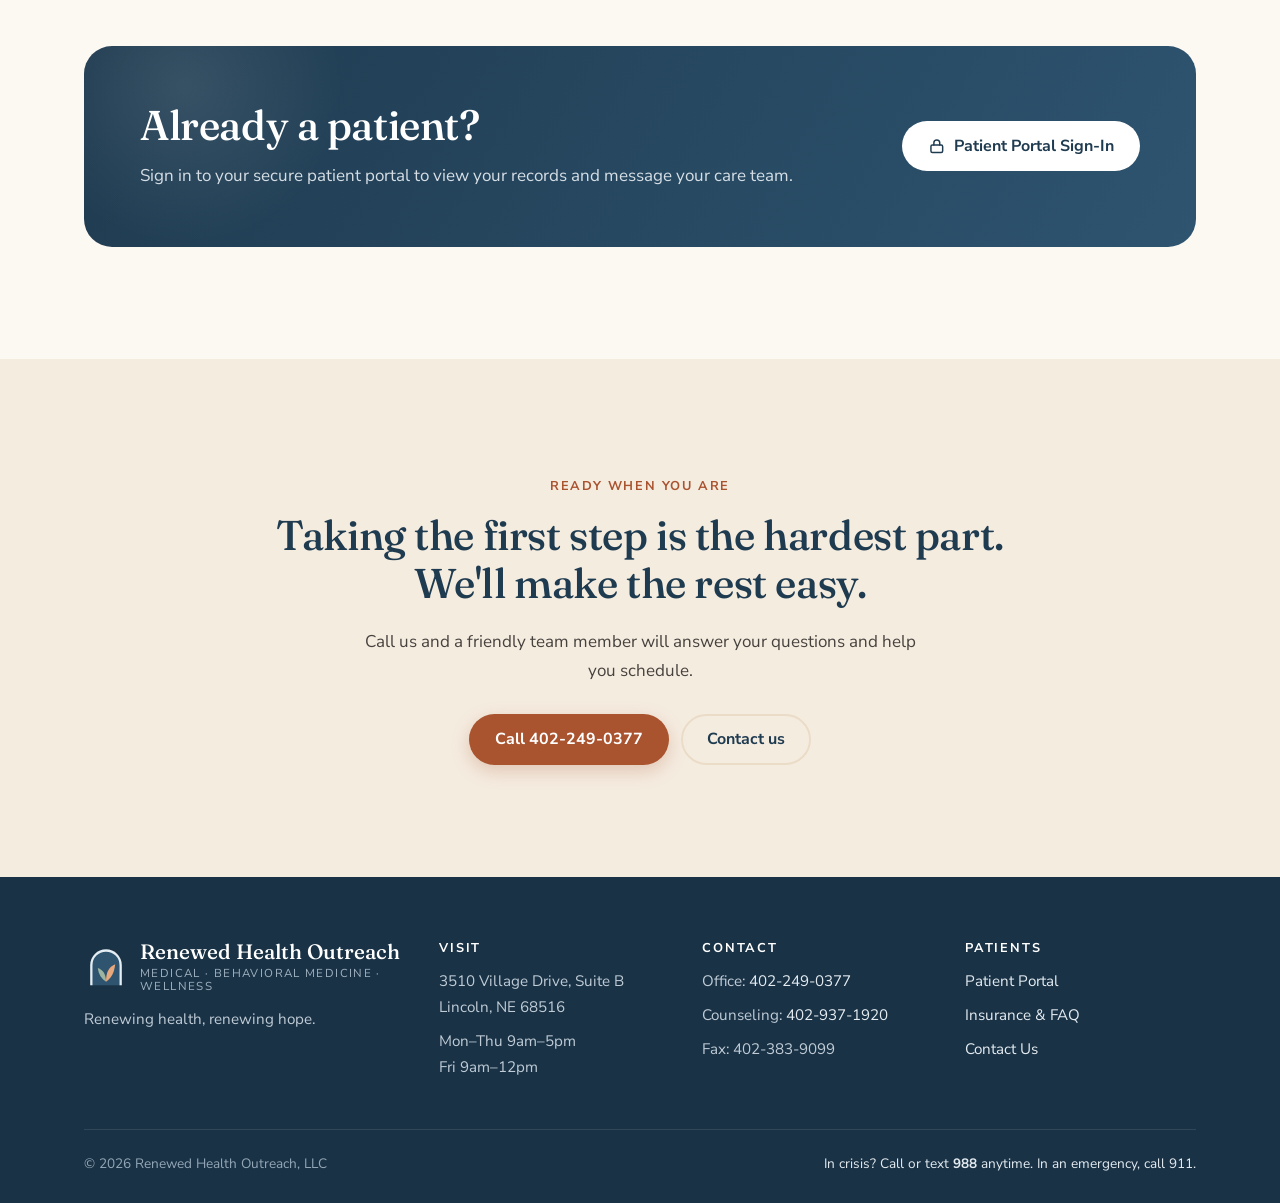
==== commit 7202f266: "Feature Jodi on the home page and remove the message form Use the new headshot in the home hero and " ====
--- a/index.html
+++ b/index.html
@@ -68,12 +68,12 @@
         </div>
         <div class="hero-visual">
           <div class="arch">
-            <img src="assets/images/exam-room.png" alt="A calm, softly lit exam room with gold-toned artwork and comfortable chairs">
-          </div>
-          <div class="arch-card">
+            <img src="assets/images/jodi.jpg" alt="Jodi Fuehrer, APRN, NP-C, smiling at her desk">
+          </div>
+          <a class="arch-card" href="about.html">
             <span class="dot"><svg viewBox="0 0 24 24" fill="none" stroke="currentColor" stroke-width="2" stroke-linecap="round" stroke-linejoin="round"><path d="M19 14c1.5-1.5 3-3.2 3-5.5A5.5 5.5 0 0 0 16.5 3c-1.8 0-3 .5-4.5 2-1.5-1.5-2.7-2-4.5-2A5.5 5.5 0 0 0 2 8.5c0 2.3 1.5 4 3 5.5l7 7Z"/></svg></span>
-            <span><strong>A safe place to be heard</strong><small>Stigma-free care, every visit</small></span>
-          </div>
+            <span><strong>Jodi Fuehrer, APRN, NP-C</strong><small>18+ years as a nurse practitioner</small></span>
+          </a>
         </div>
       </div>
     </section>
@@ -157,16 +157,9 @@
             <li>Clear answers and a plan you understand</li>
           </ul>
         </div>
-        <div class="card" style="padding:clamp(28px,4vw,40px)">
-          <div class="provider">
-            <div class="avatar avatar--photo"><img src="assets/images/jodi.jpg" alt="Jodi Fuehrer, APRN, NP-C"></div>
-            <div>
-              <h3 style="margin-bottom:.2em">Jodi Fuehrer</h3>
-              <p class="creds">APRN, NP-C · Nurse Practitioner</p>
-              <p style="color:var(--muted)">With more than 18 years as a nurse practitioner and over 35 years in medicine, Jodi brings warmth, experience, and an integrative approach to every visit.</p>
-              <a href="about.html">Read Jodi's story →</a>
-            </div>
-          </div>
+        <div class="photo photo--wide">
+          <img src="assets/images/exam-room.png" alt="A calm, softly lit exam room with gold-toned artwork and comfortable chairs">
+          <span class="photo-caption">Inside our office</span>
         </div>
       </div>
     </section>
@@ -197,7 +190,7 @@
         <p>Call us and a friendly team member will answer your questions and help you schedule.</p>
         <div class="btn-row">
           <a class="btn btn--primary" href="tel:+14022490377">Call 402-249-0377</a>
-          <a class="btn btn--ghost" href="contact.html">Send us a message</a>
+          <a class="btn btn--ghost" href="contact.html">Contact us</a>
         </div>
       </div>
     </section>
--- a/assets/css/styles.css
+++ b/assets/css/styles.css
@@ -293,7 +293,7 @@
   display: grid; place-items: center;
   font-family: var(--font-display); font-size: 2.2rem; color: var(--blue);
 }
-.provider .creds { color: var(--clay); font-weight: 700; font-size: .9rem; letter-spacing: .04em; margin: -4px 0 10px; }
+.creds { color: var(--clay); font-weight: 700; font-size: .9rem; letter-spacing: .04em; margin: -4px 0 10px; }
 @media (max-width: 520px) { .provider { grid-template-columns: 1fr; } }
 
 .tags { display: flex; flex-wrap: wrap; gap: 10px; list-style: none; padding: 0; margin: 0; }
@@ -355,11 +355,6 @@
 .hours-table td:last-child { text-align: right; }
 
 .form-card { background: var(--white); border: 1px solid var(--line); border-radius: var(--radius-lg); padding: clamp(24px, 4vw, 40px); }
-.form-placeholder {
-  border: 2px dashed var(--sand); border-radius: var(--radius); padding: 28px; text-align: center; margin: 20px 0;
-  background: var(--cream);
-}
-.form-placeholder p { color: var(--muted); margin-bottom: 1.2em; }
 .notice {
   display: flex; gap: 12px; background: var(--blue-soft); color: var(--blue-dark);
   border-radius: var(--radius); padding: 16px 18px; font-size: .92rem; line-height: 1.55; margin-top: 16px;
@@ -413,7 +408,10 @@
 
 /* ---------- Photos ---------- */
 .arch img, .photo img { width: 100%; height: 100%; object-fit: cover; }
-.arch img { object-position: 62% center; }
+.arch img, .photo--arch img { object-position: 50% 18%; }
+.arch-card { text-decoration: none; color: inherit; }
+.arch-card small { display: block; line-height: 1.35; margin-top: 4px; }
+.arch-card:hover strong { color: var(--clay); }
 .arch::after {
   content: ""; position: absolute; inset: 0;
   background: linear-gradient(180deg, rgba(46, 84, 112, 0) 55%, rgba(31, 59, 80, .18));
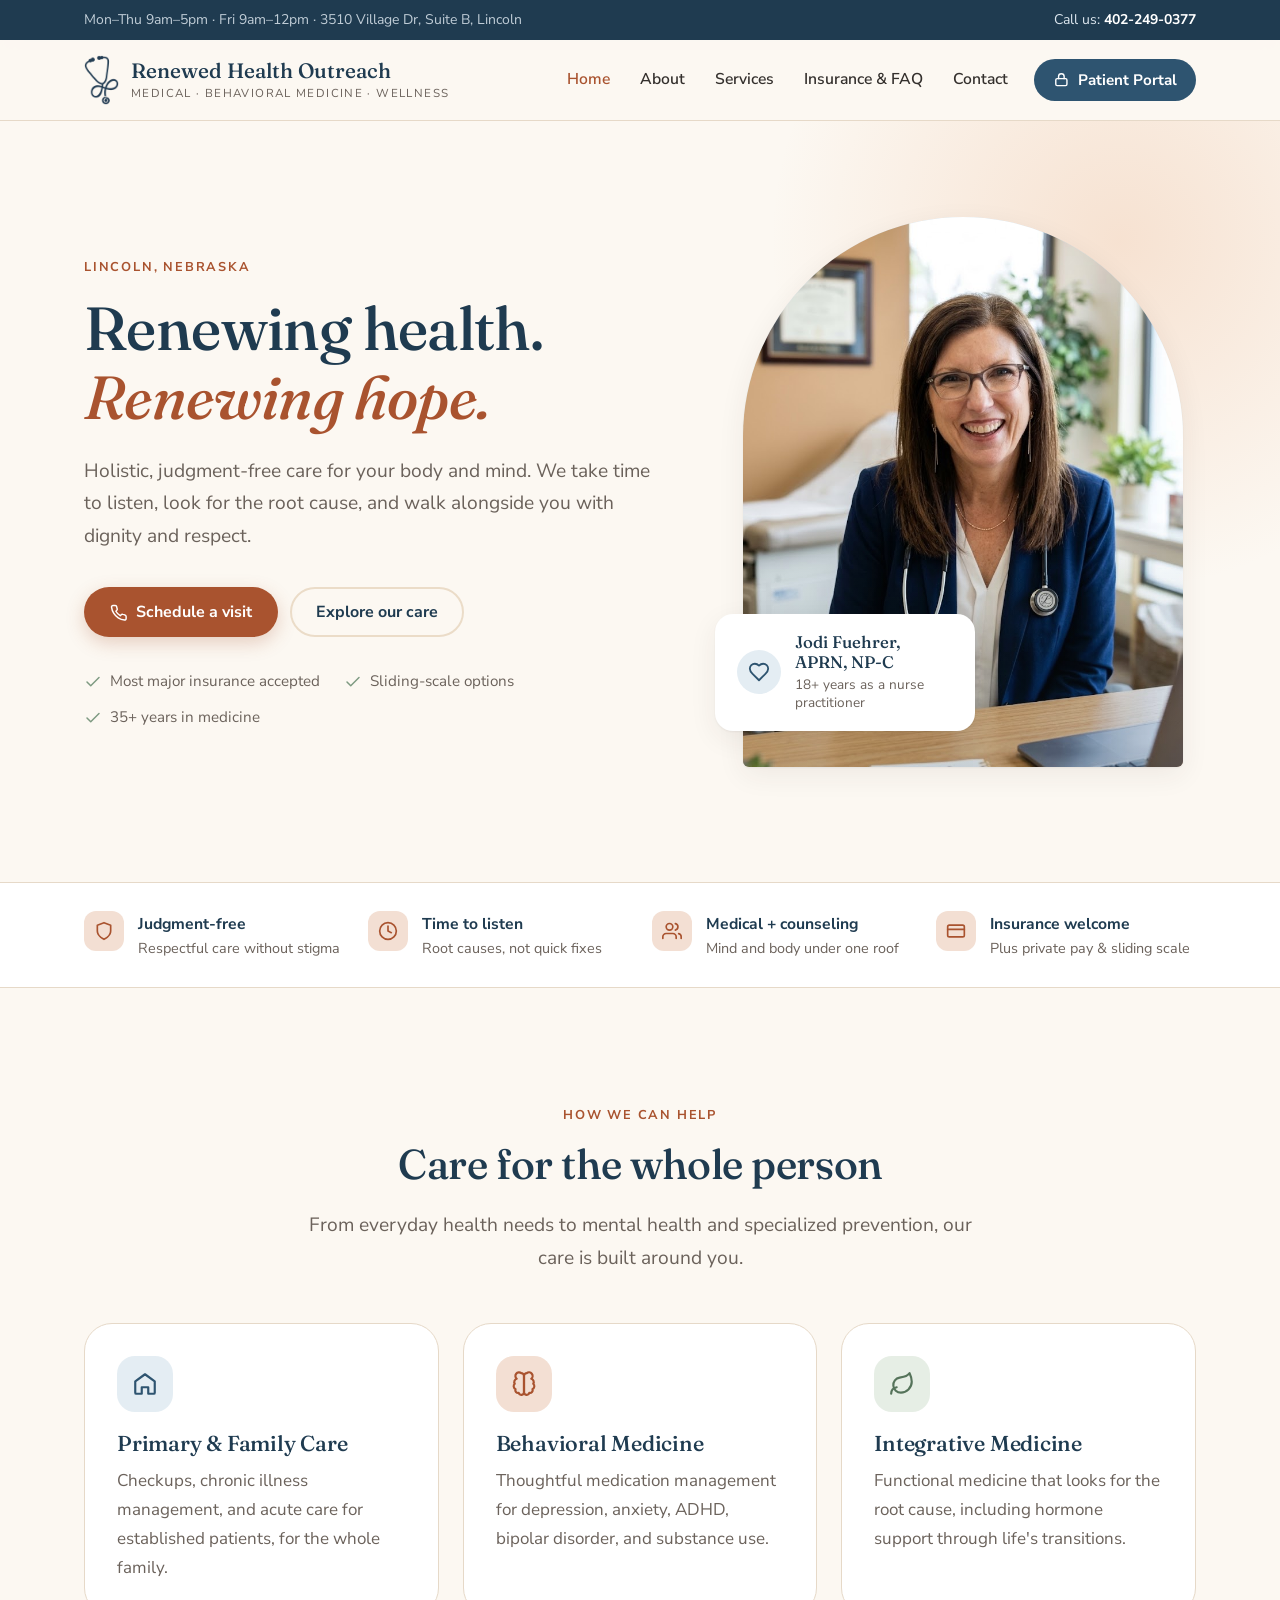
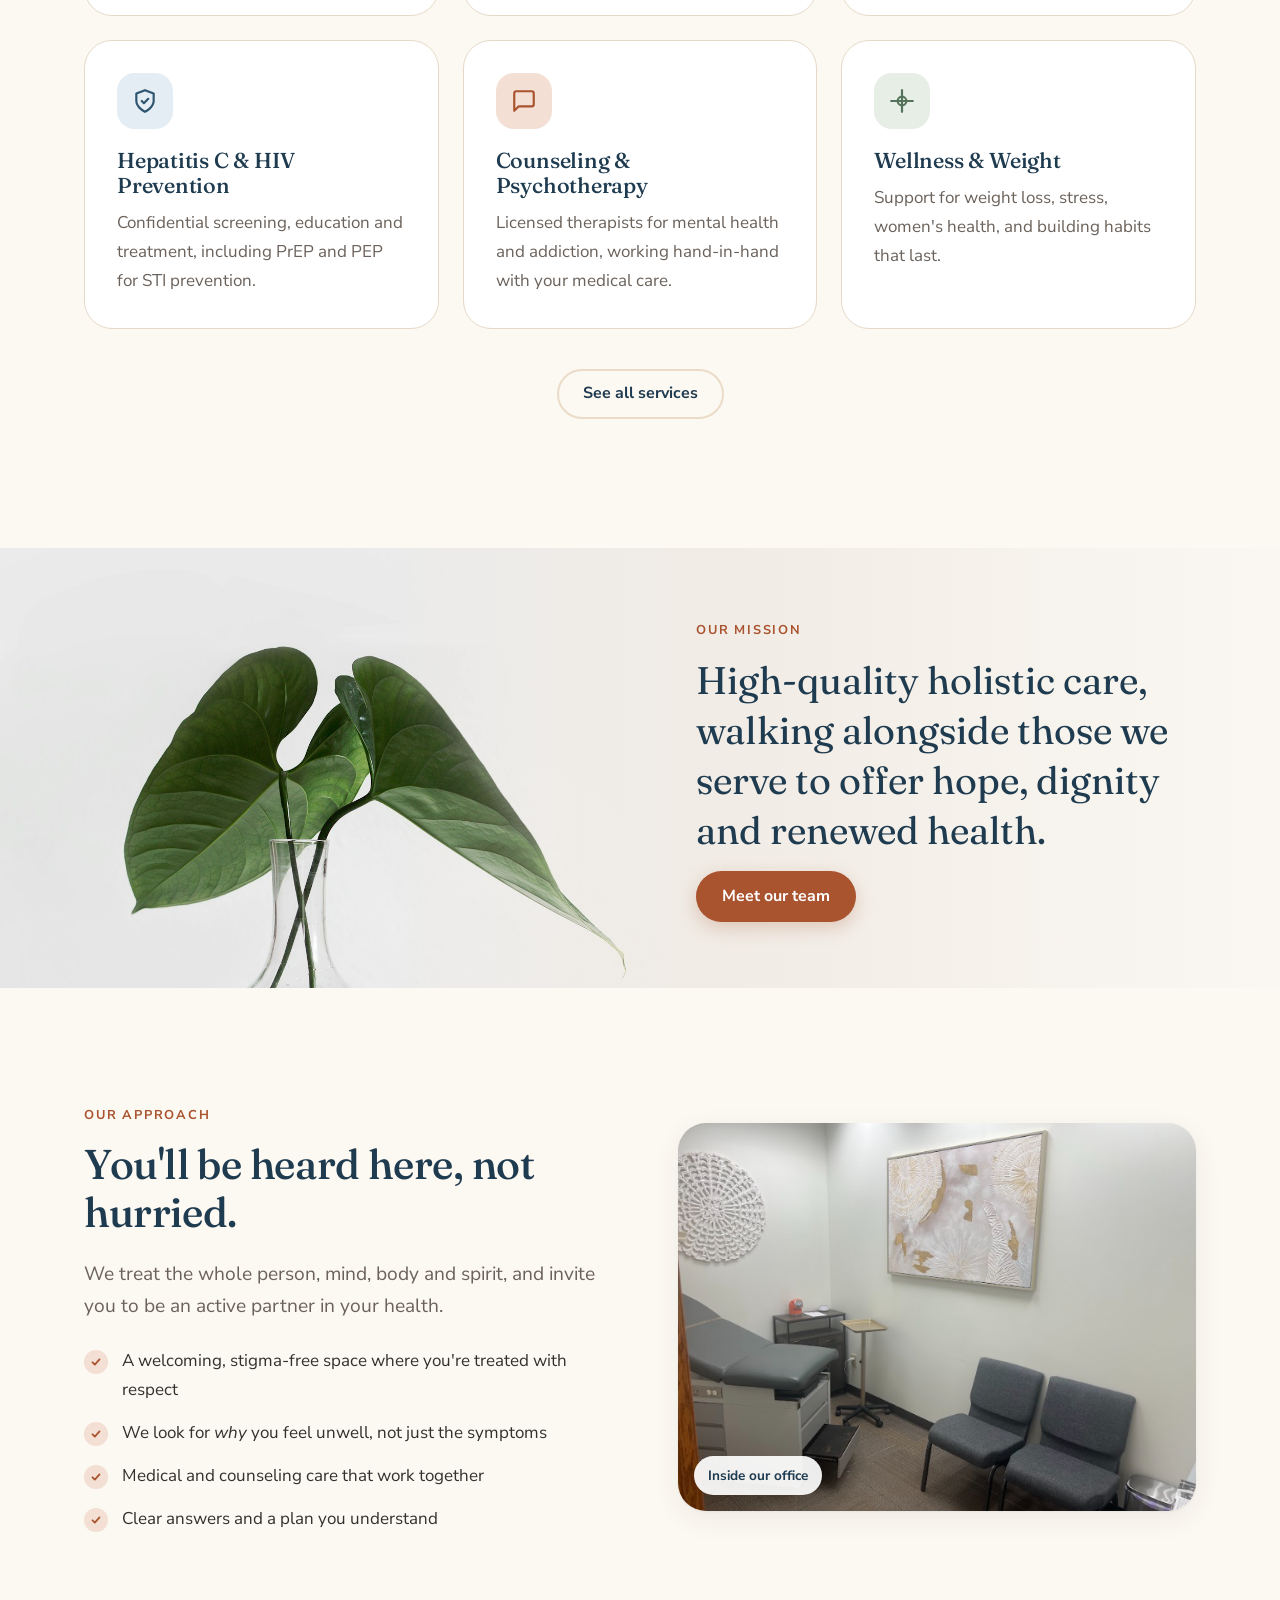
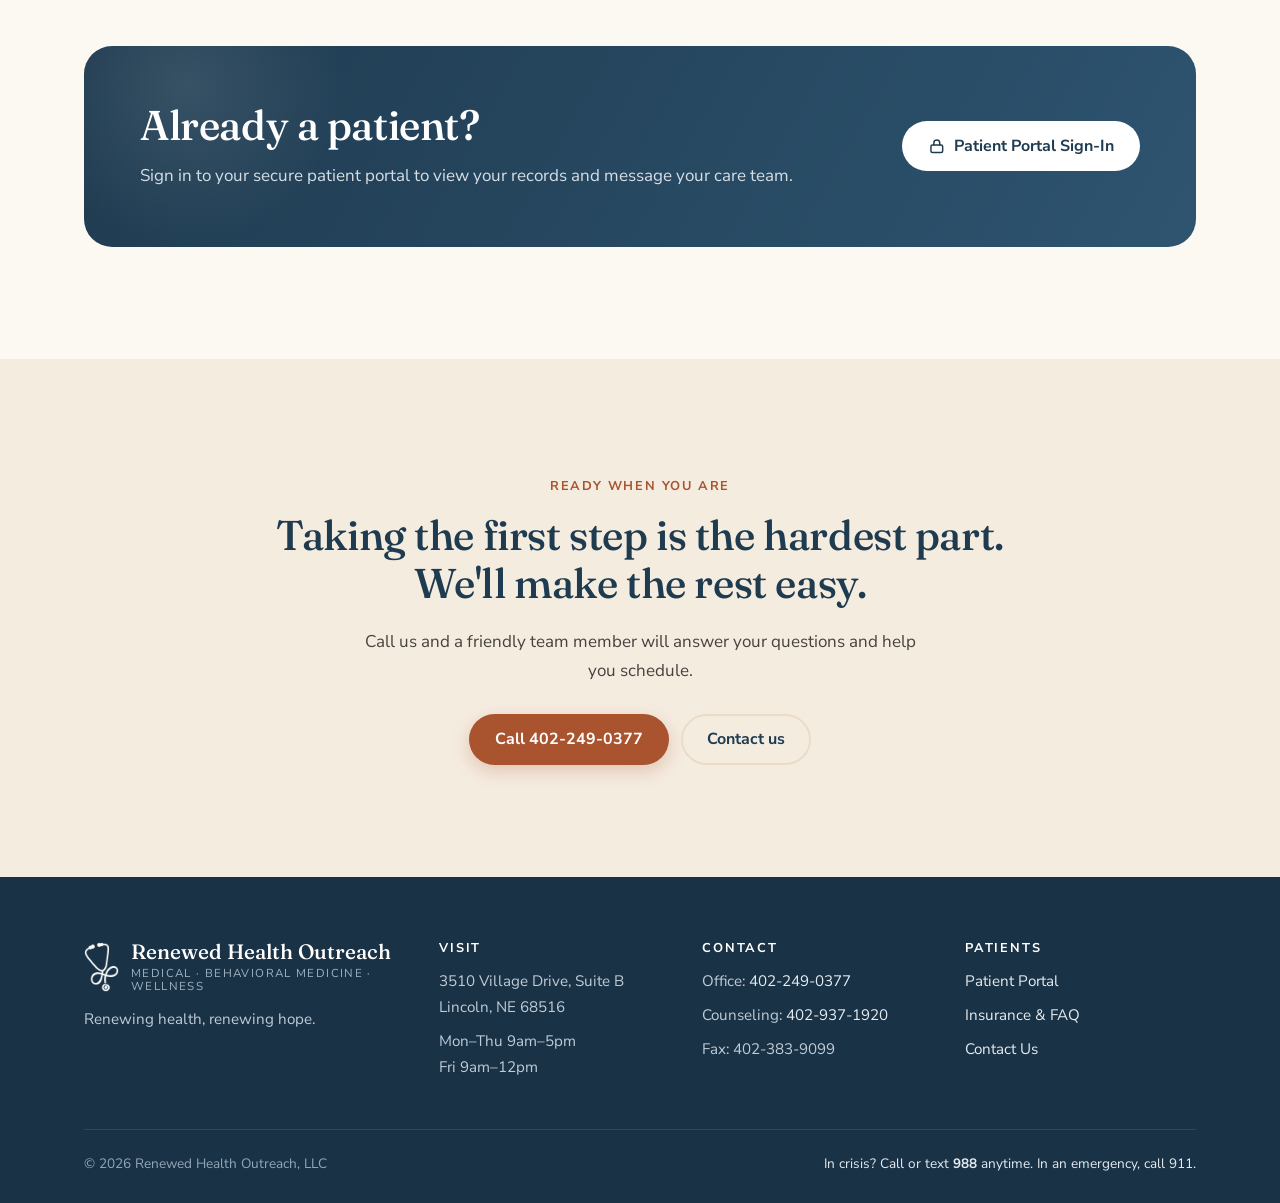
==== commit fcf4d074: "Add the logo to the header and footer and use it as the tab icon Co-Authored-By: Claude Opus 5.5 <no" ====
--- a/index.html
+++ b/index.html
@@ -5,7 +5,8 @@
   <meta name="viewport" content="width=device-width, initial-scale=1">
   <title>Renewed Health Outreach | Medical, Behavioral Medicine &amp; Wellness in Lincoln, NE</title>
   <meta name="description" content="Holistic, judgment-free healthcare in Lincoln, Nebraska: primary and family care, behavioral medicine, counseling, Hepatitis C and HIV prevention, and integrative medicine.">
-  <link rel="icon" href="assets/images/favicon.svg" type="image/svg+xml">
+  <link rel="icon" href="assets/images/favicon.png" type="image/png">
+  <link rel="apple-touch-icon" href="assets/images/apple-touch-icon.png">
   <link rel="preconnect" href="https://fonts.googleapis.com">
   <link rel="preconnect" href="https://fonts.gstatic.com" crossorigin>
   <link href="https://fonts.googleapis.com/css2?family=Fraunces:opsz,wght@9..144,400;9..144,500;9..144,600&family=Nunito+Sans:wght@400;600;700&display=swap" rel="stylesheet">
@@ -24,8 +25,7 @@
   <header class="site-header">
     <div class="container">
       <a class="brand" href="index.html" aria-label="Renewed Health Outreach home">
-        <!-- LOGO PLACEHOLDER: swap this <svg> for <img src="assets/images/logo.png" alt="" class="brand-mark"> when the logo is ready -->
-        <svg class="brand-mark" viewBox="0 0 48 48" aria-hidden="true"><path d="M8 44V22a16 16 0 0 1 32 0v22" fill="#E4EDF3" stroke="#2E5470" stroke-width="2.5"/><path d="M24 40c0-10 3-16 10-19-1 9-4 15-10 19Z" fill="#A9532F"/><path d="M24 40c0-8-3-13-9-15 1 7 4 12 9 15Z" fill="#7E9A82"/></svg>
+        <img class="brand-mark" src="assets/images/logo.png" alt="">
         <span class="brand-text"><span class="brand-name">Renewed Health Outreach</span><span class="brand-sub">Medical · Behavioral Medicine · Wellness</span></span>
       </a>
       <button class="nav-toggle" aria-expanded="false" aria-controls="site-nav" aria-label="Menu">
@@ -201,7 +201,7 @@
       <div class="footer-grid">
         <div>
           <a class="brand" href="index.html">
-            <svg class="brand-mark" viewBox="0 0 48 48" aria-hidden="true"><path d="M8 44V22a16 16 0 0 1 32 0v22" fill="#2E5470" stroke="#E4EDF3" stroke-width="2.5"/><path d="M24 40c0-10 3-16 10-19-1 9-4 15-10 19Z" fill="#E8A87C"/><path d="M24 40c0-8-3-13-9-15 1 7 4 12 9 15Z" fill="#9DB5A0"/></svg>
+            <img class="brand-mark" src="assets/images/logo-white.png" alt="">
             <span class="brand-text"><span class="brand-name">Renewed Health Outreach</span><span class="brand-sub">Medical · Behavioral Medicine · Wellness</span></span>
           </a>
           <p>Renewing health, renewing hope.</p>
--- a/assets/css/styles.css
+++ b/assets/css/styles.css
@@ -132,7 +132,7 @@
 
 .brand { display: flex; align-items: center; gap: 12px; text-decoration: none; color: var(--blue-dark); }
 .brand:hover { color: var(--blue-dark); }
-.brand-mark { width: 44px; height: 44px; flex: none; }
+.brand-mark { width: auto; height: 50px; flex: none; }
 .brand-text { display: flex; flex-direction: column; line-height: 1.1; }
 .brand-name { font-family: var(--font-display); font-size: 1.3rem; font-weight: 500; }
 .brand-sub { font-size: .72rem; letter-spacing: .12em; text-transform: uppercase; color: var(--muted); margin-top: 4px; }
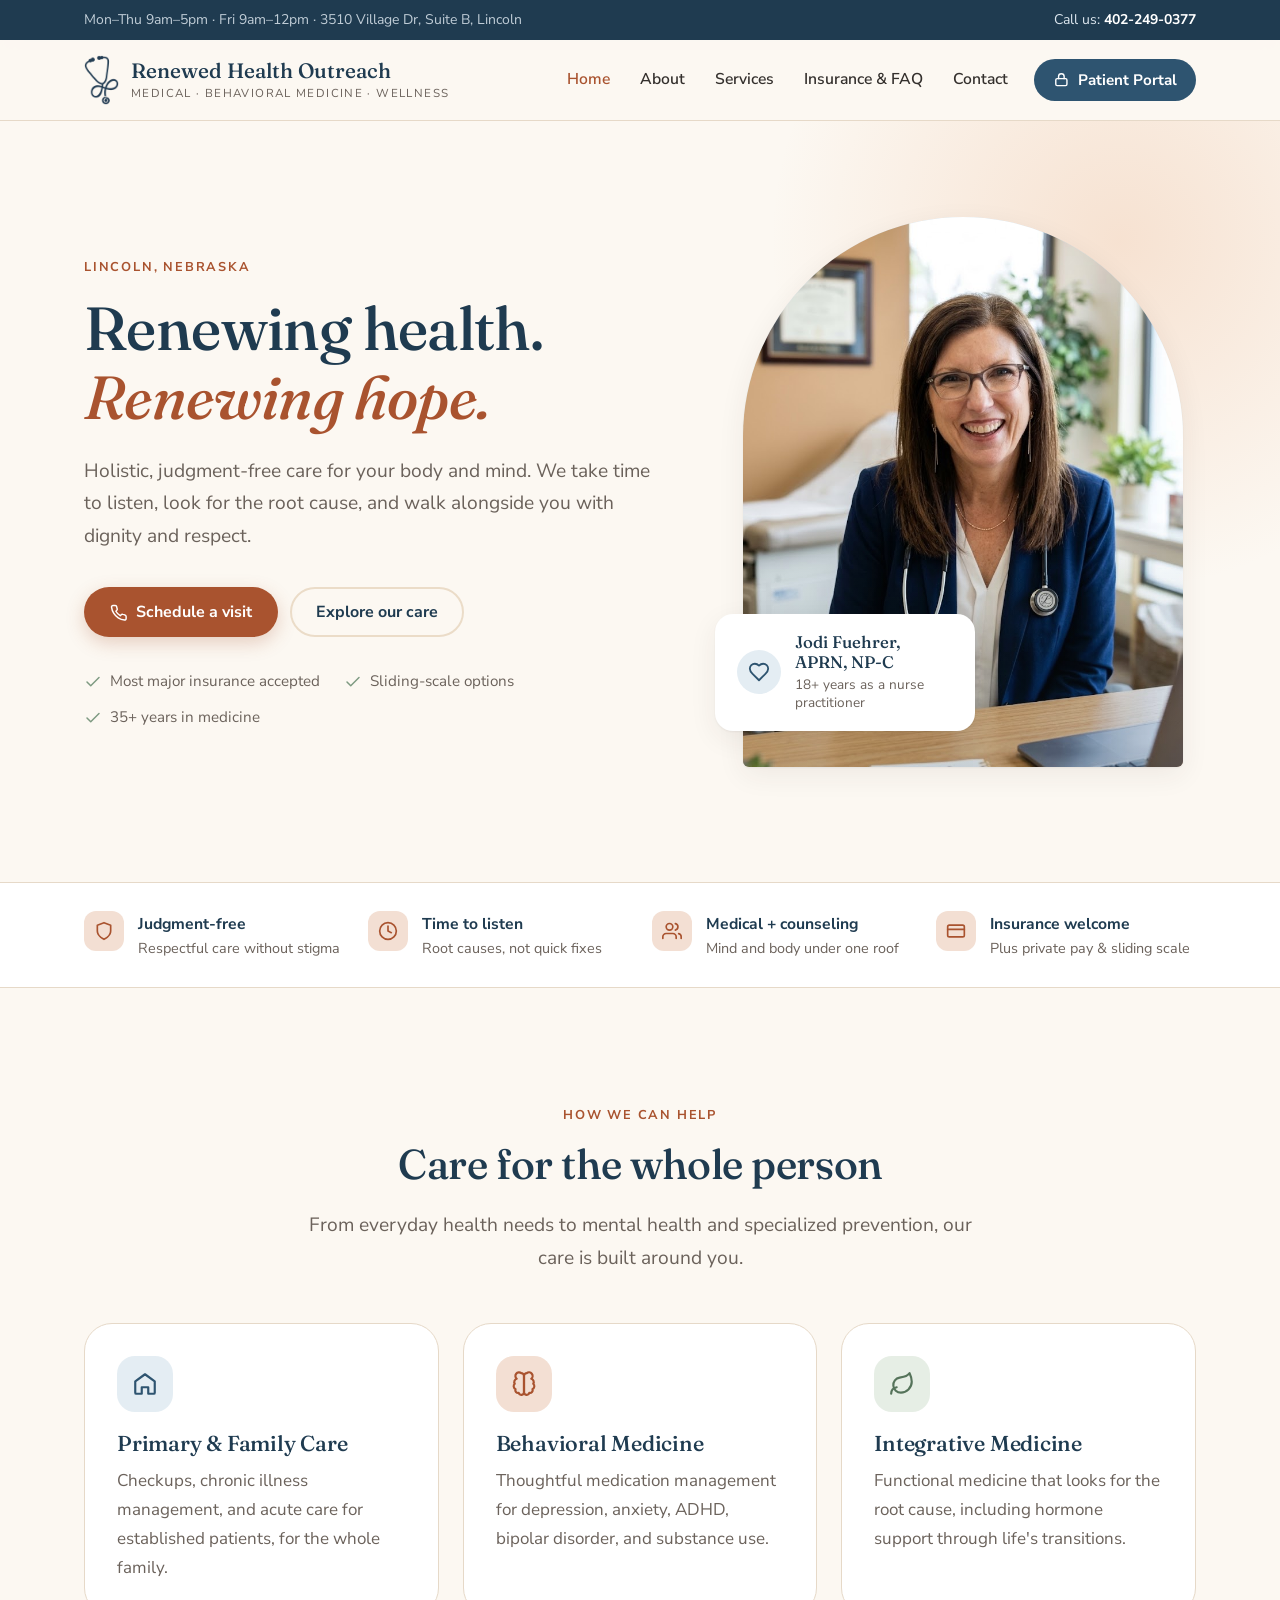
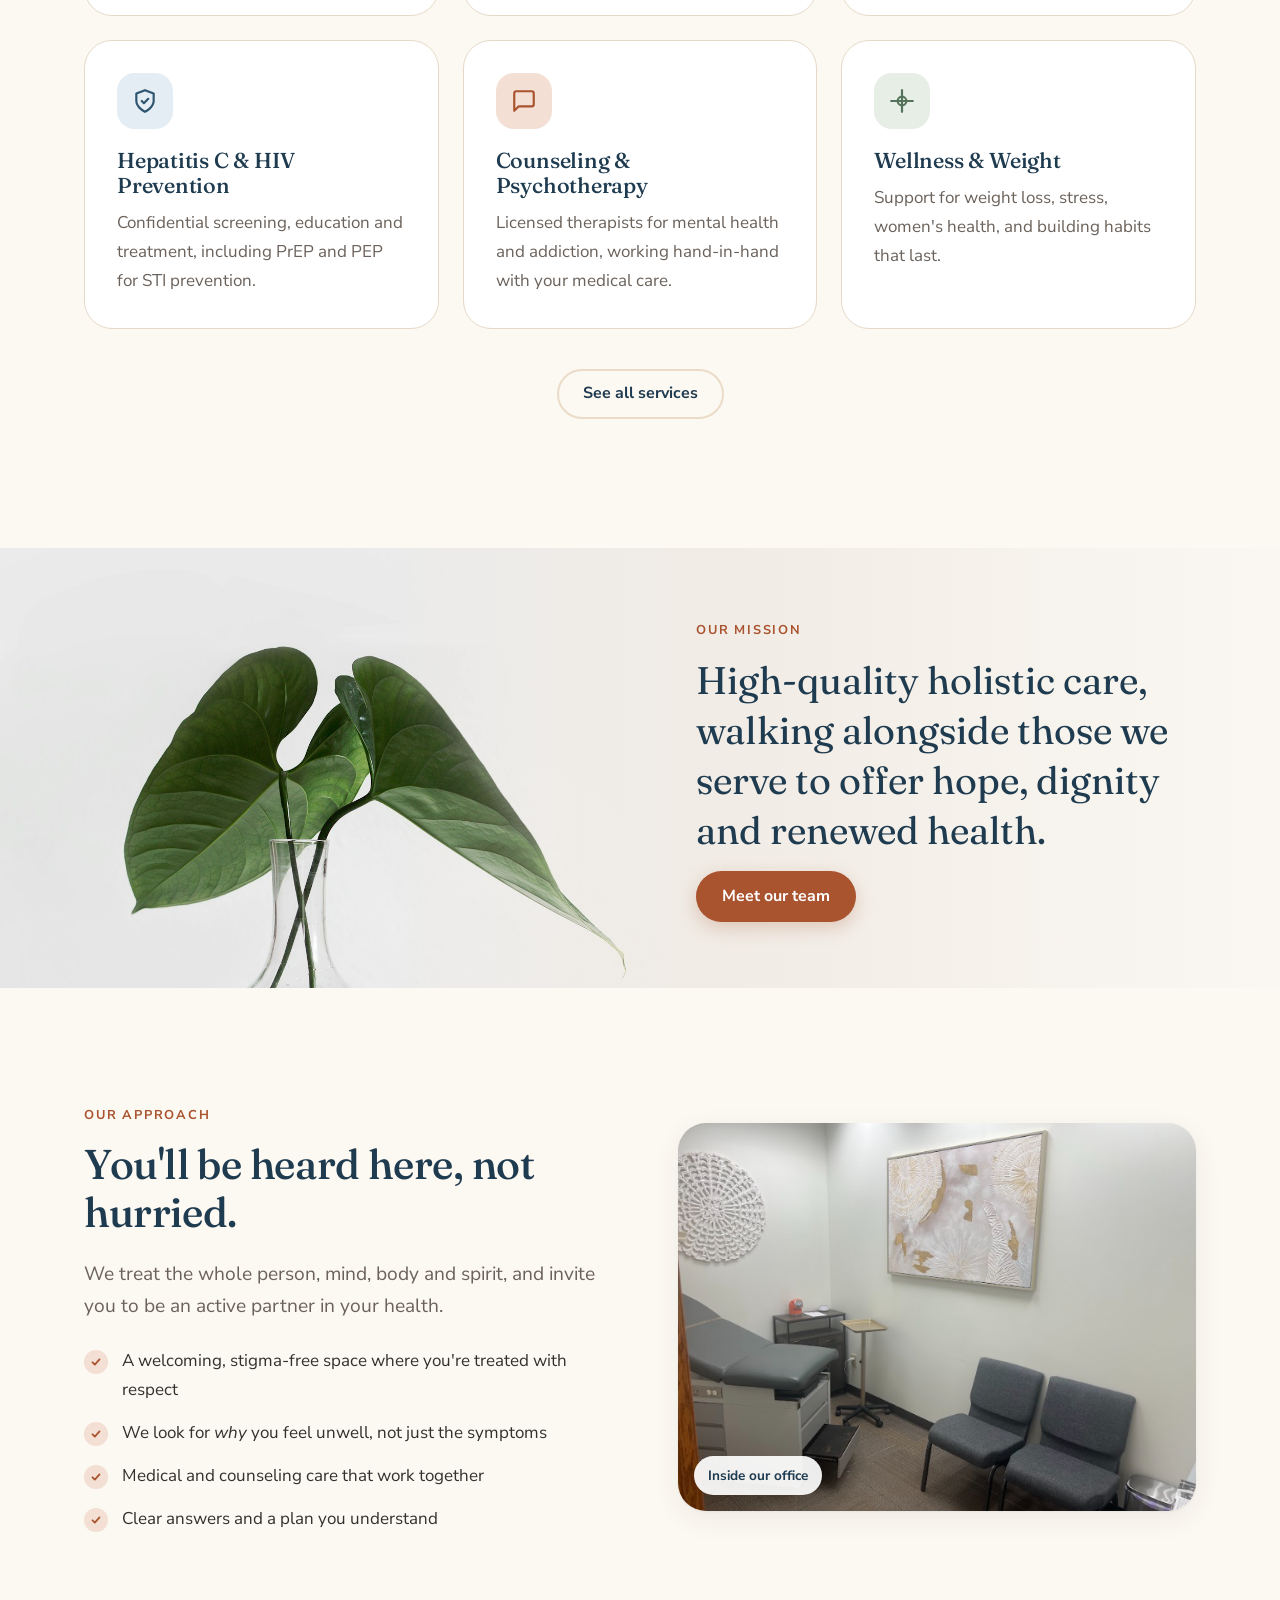
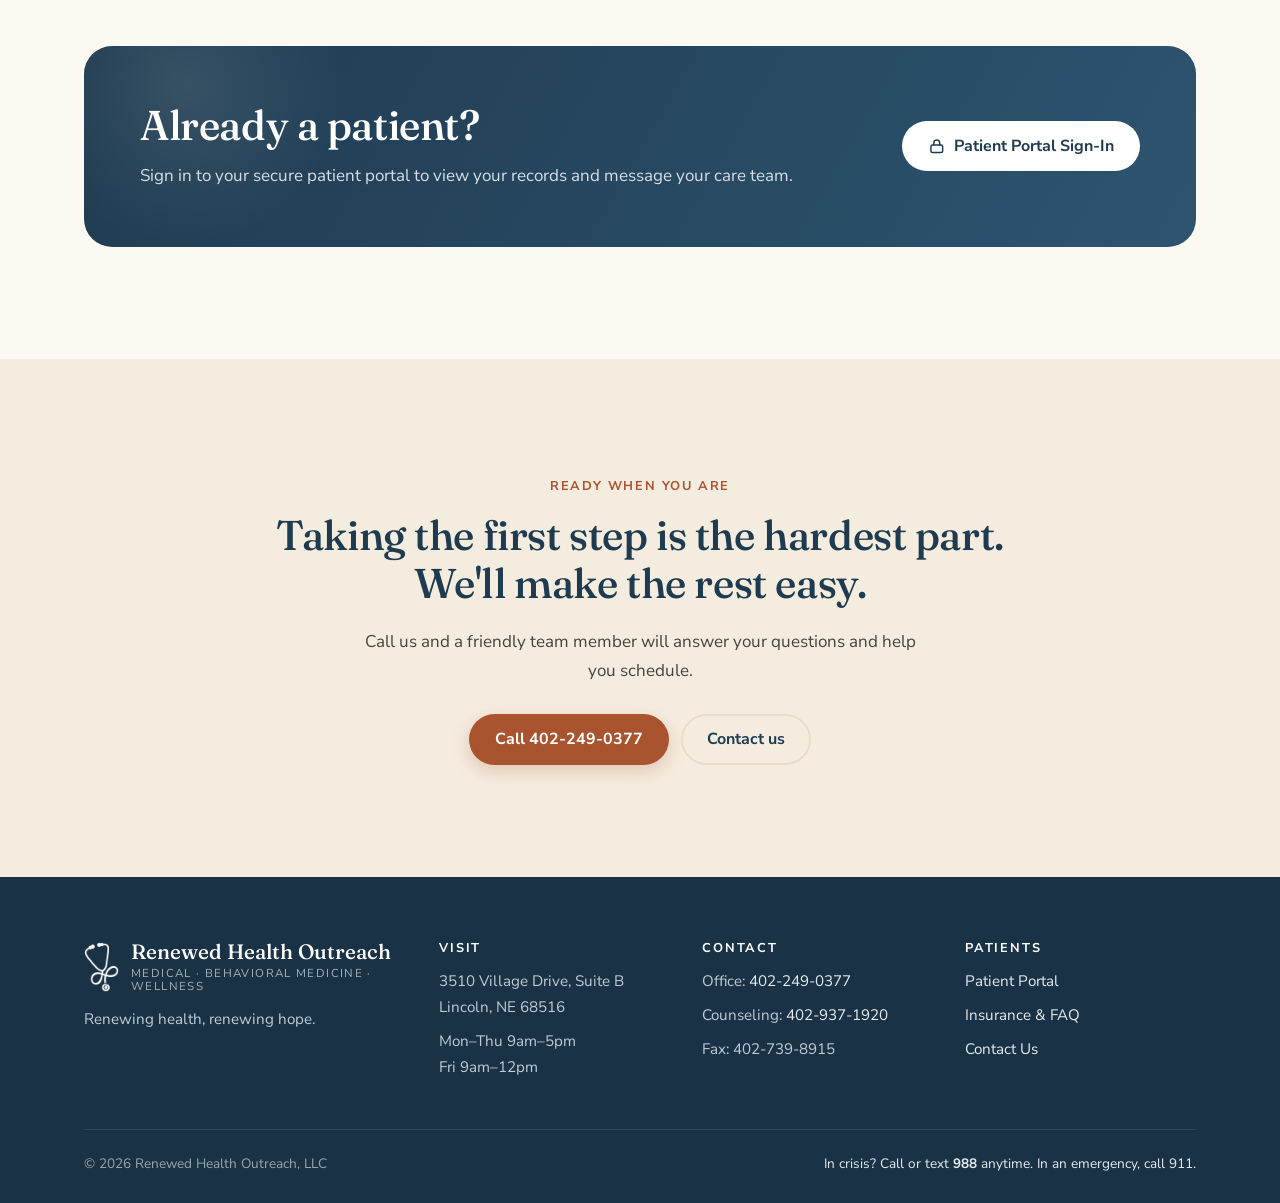
==== commit 29c28fa0: "Correct the fax number to 402-739-8915 Co-Authored-By: Claude Opus 5.5 <noreply@anthropic.com>" ====
--- a/index.html
+++ b/index.html
@@ -5,7 +5,8 @@
   <meta name="viewport" content="width=device-width, initial-scale=1">
   <title>Renewed Health Outreach | Medical, Behavioral Medicine &amp; Wellness in Lincoln, NE</title>
   <meta name="description" content="Holistic, judgment-free healthcare in Lincoln, Nebraska: primary and family care, behavioral medicine, counseling, Hepatitis C and HIV prevention, and integrative medicine.">
-  <link rel="icon" href="assets/images/favicon.png" type="image/png">
+  <link rel="icon" href="assets/images/favicon-dark.png" type="image/png" media="(prefers-color-scheme: dark)">
+  <link rel="icon" href="assets/images/favicon.png" type="image/png" media="(prefers-color-scheme: light)">
   <link rel="apple-touch-icon" href="assets/images/apple-touch-icon.png">
   <link rel="preconnect" href="https://fonts.googleapis.com">
   <link rel="preconnect" href="https://fonts.gstatic.com" crossorigin>
@@ -218,7 +219,7 @@
           <ul>
             <li>Office: <a href="tel:+14022490377">402-249-0377</a></li>
             <li>Counseling: <a href="tel:+14029371920">402-937-1920</a></li>
-            <li>Fax: 402-383-9099</li>
+            <li>Fax: 402-739-8915</li>
           </ul>
         </div>
         <div>
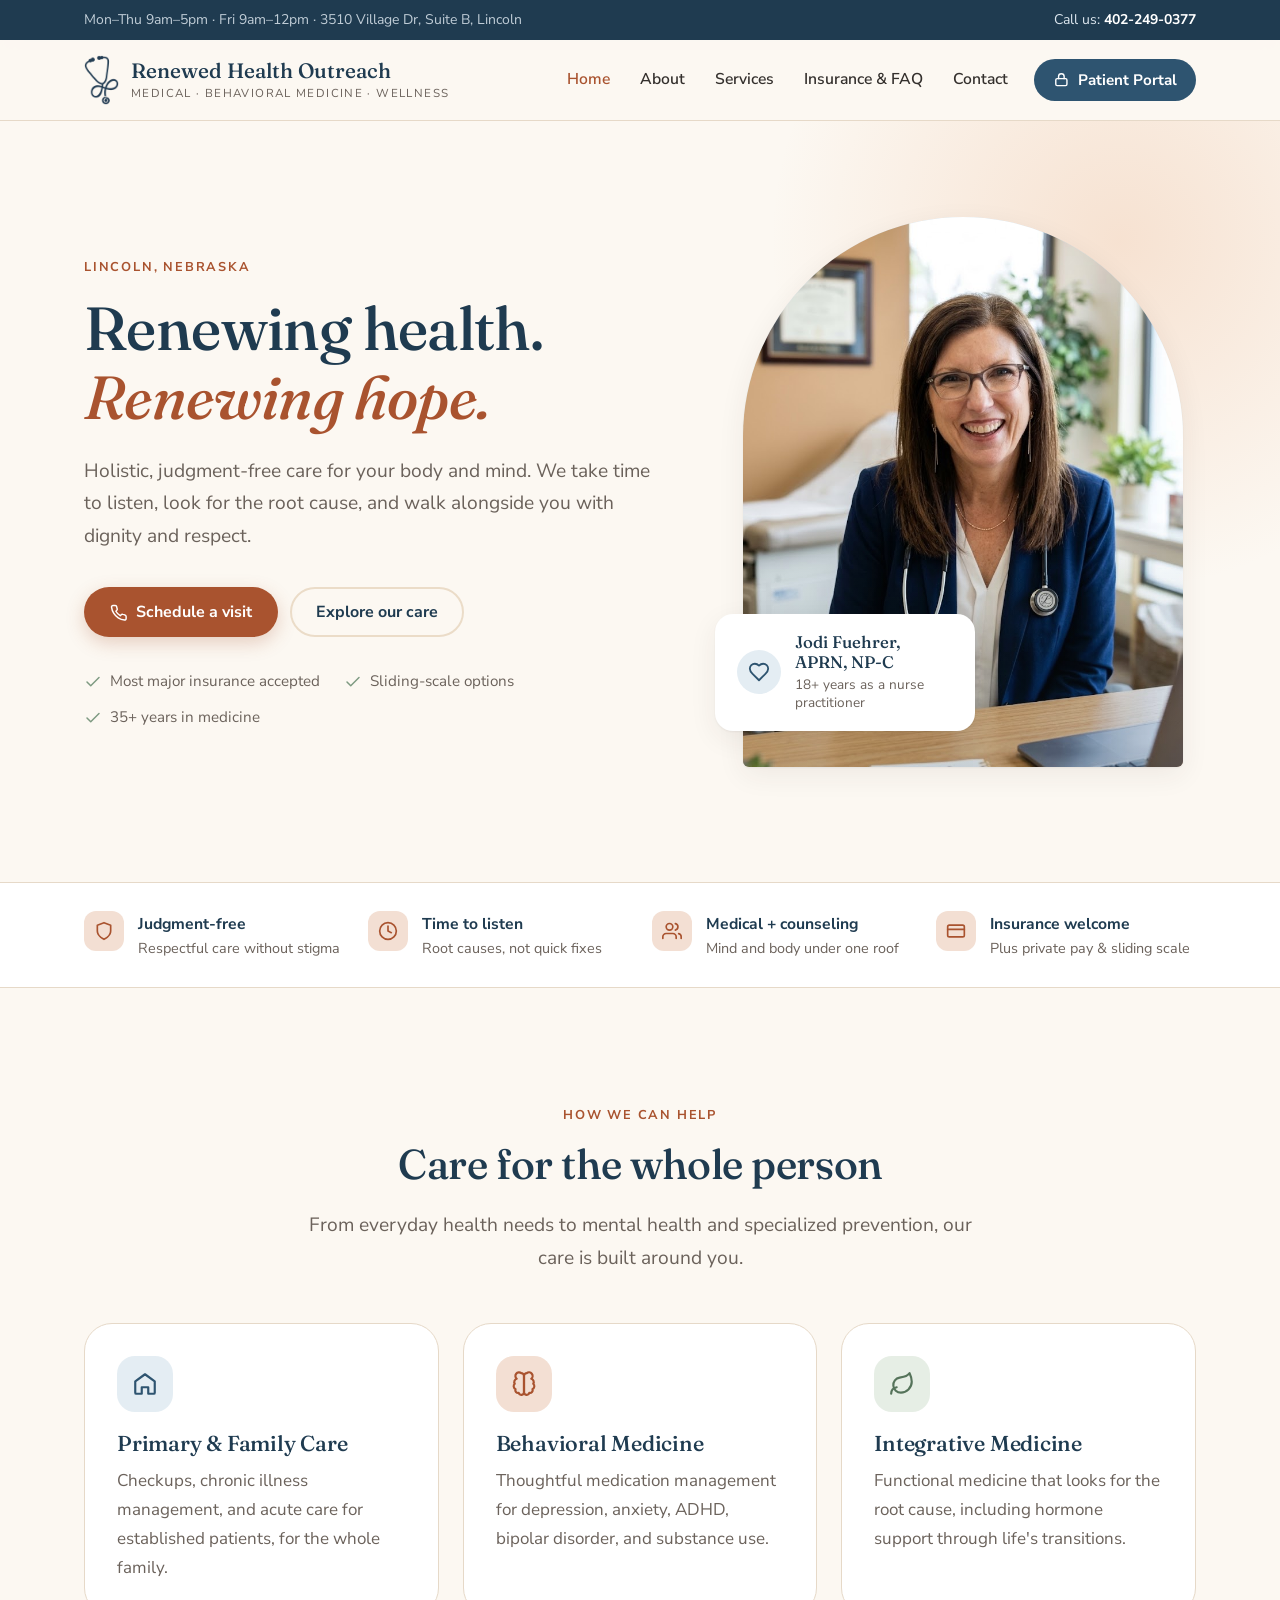
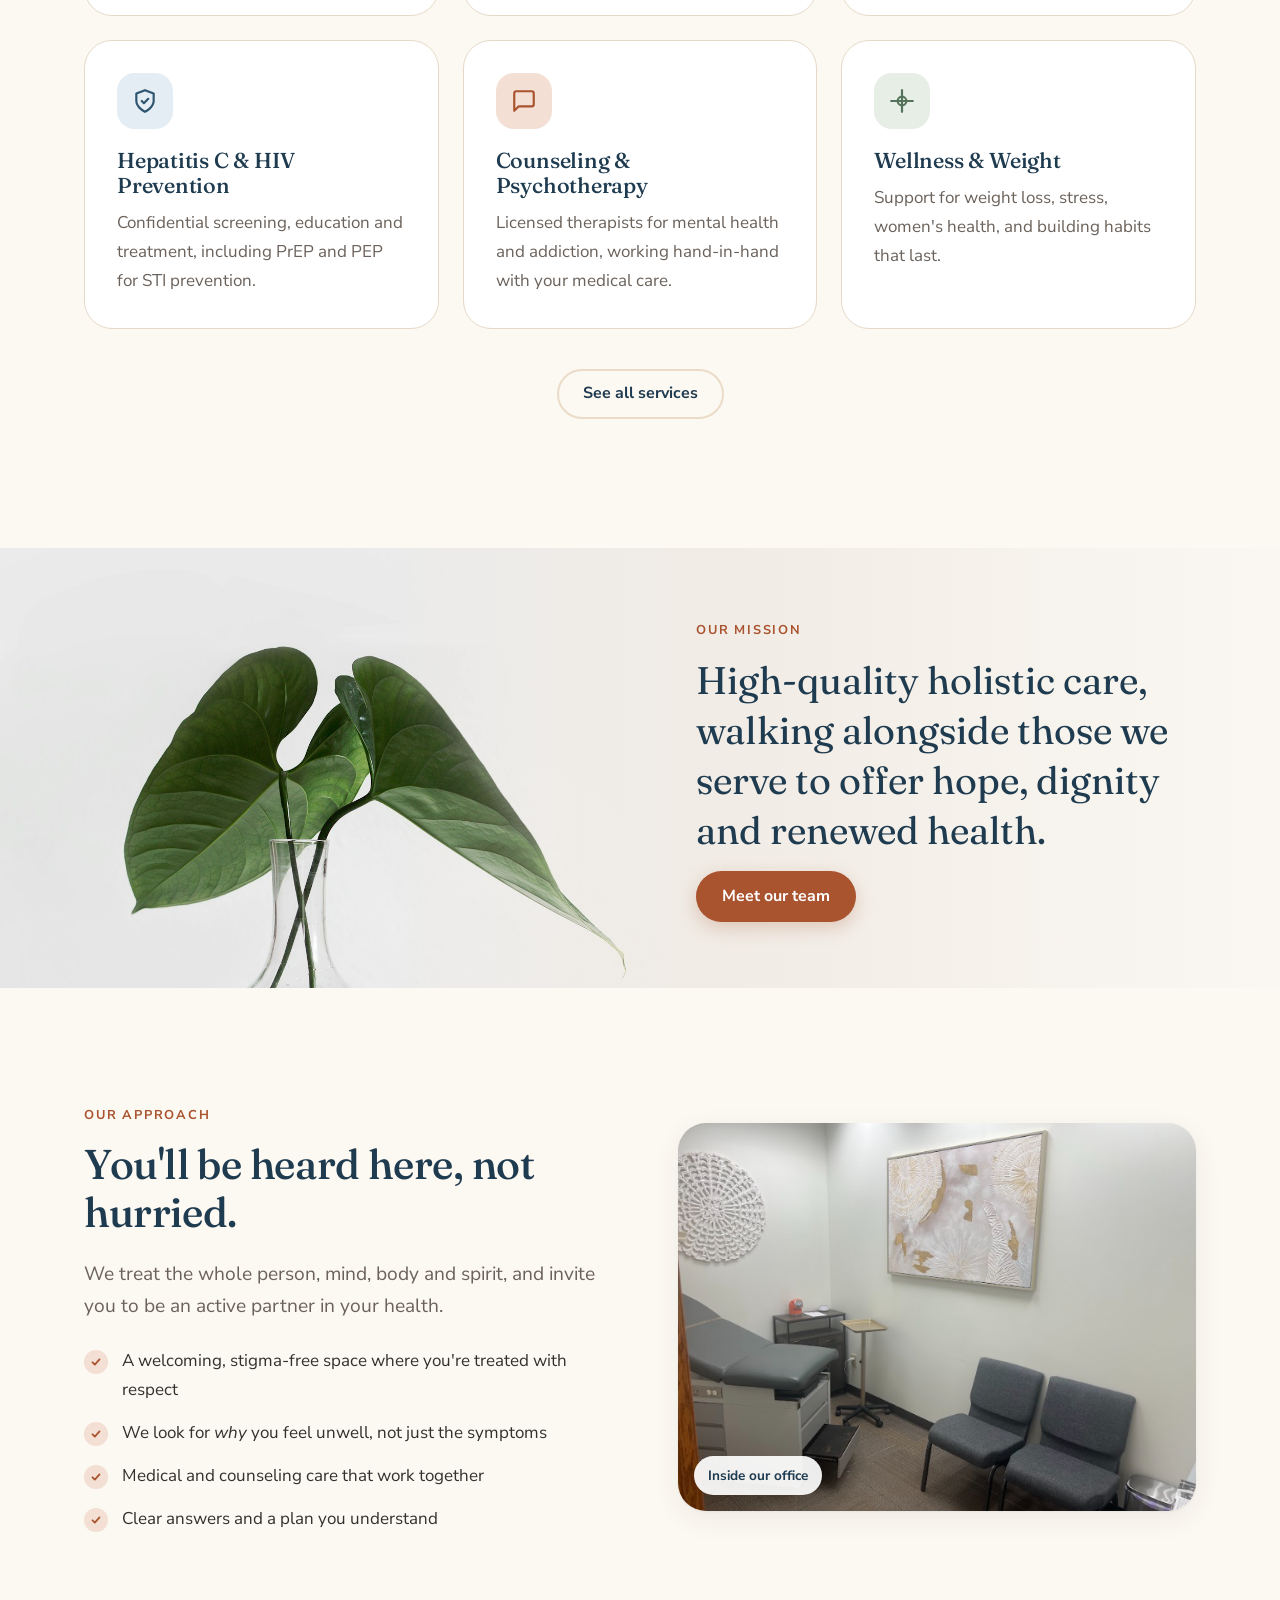
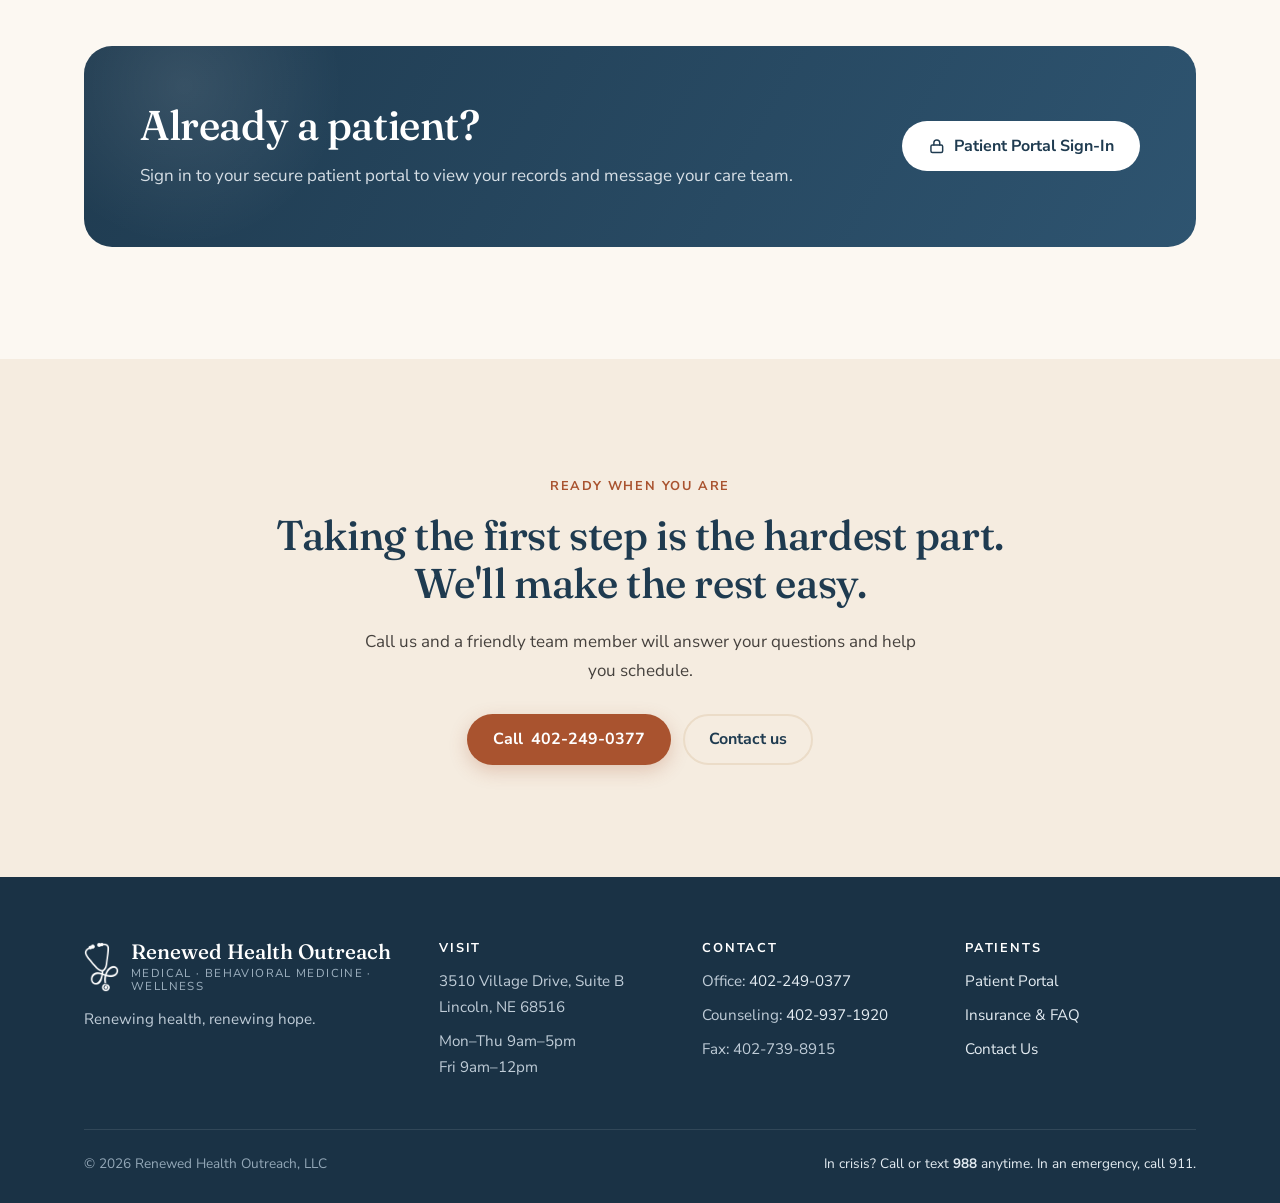
==== commit af4d364f: "Set the phone and fax numbers in one place in site-config.js Co-Authored-By: Claude Opus 5.5 <norepl" ====
--- a/index.html
+++ b/index.html
@@ -19,7 +19,7 @@
   <div class="topbar">
     <div class="container">
       <span class="hours">Mon–Thu 9am–5pm · Fri 9am–12pm · 3510 Village Dr, Suite B, Lincoln</span>
-      <span>Call us: <a href="tel:+14022490377">402-249-0377</a></span>
+      <span>Call us: <a href="tel:+14022490377" data-tel="office"><span data-number="office">402-249-0377</span></a></span>
     </div>
   </div>
 
@@ -55,7 +55,7 @@
           <h1>Renewing health.<br><em class="soft">Renewing hope.</em></h1>
           <p class="lead">Holistic, judgment-free care for your body and mind. We take time to listen, look for the root cause, and walk alongside you with dignity and respect.</p>
           <div class="btn-row">
-            <a class="btn btn--primary" href="tel:+14022490377">
+            <a class="btn btn--primary" href="tel:+14022490377" data-tel="office">
               <svg viewBox="0 0 24 24" fill="none" stroke="currentColor" stroke-width="2" stroke-linecap="round" stroke-linejoin="round"><path d="M22 16.9v3a2 2 0 0 1-2.2 2 19.8 19.8 0 0 1-8.6-3.1 19.5 19.5 0 0 1-6-6A19.8 19.8 0 0 1 2.1 4.2 2 2 0 0 1 4.1 2h3a2 2 0 0 1 2 1.7c.1 1 .4 1.9.7 2.8a2 2 0 0 1-.5 2.1L8 9.9a16 16 0 0 0 6 6l1.3-1.3a2 2 0 0 1 2.1-.4c.9.3 1.8.6 2.8.7a2 2 0 0 1 1.7 2Z"/></svg>
               Schedule a visit
             </a>
@@ -190,7 +190,7 @@
         <h2>Taking the first step is the hardest part.<br>We'll make the rest easy.</h2>
         <p>Call us and a friendly team member will answer your questions and help you schedule.</p>
         <div class="btn-row">
-          <a class="btn btn--primary" href="tel:+14022490377">Call 402-249-0377</a>
+          <a class="btn btn--primary" href="tel:+14022490377" data-tel="office">Call <span data-number="office">402-249-0377</span></a>
           <a class="btn btn--ghost" href="contact.html">Contact us</a>
         </div>
       </div>
@@ -217,9 +217,9 @@
         <div>
           <h4>Contact</h4>
           <ul>
-            <li>Office: <a href="tel:+14022490377">402-249-0377</a></li>
-            <li>Counseling: <a href="tel:+14029371920">402-937-1920</a></li>
-            <li>Fax: 402-739-8915</li>
+            <li>Office: <a href="tel:+14022490377" data-tel="office"><span data-number="office">402-249-0377</span></a></li>
+            <li>Counseling: <a href="tel:+14029371920" data-tel="counseling"><span data-number="counseling">402-937-1920</span></a></li>
+            <li>Fax: <span data-number="fax">402-739-8915</span></li>
           </ul>
         </div>
         <div>
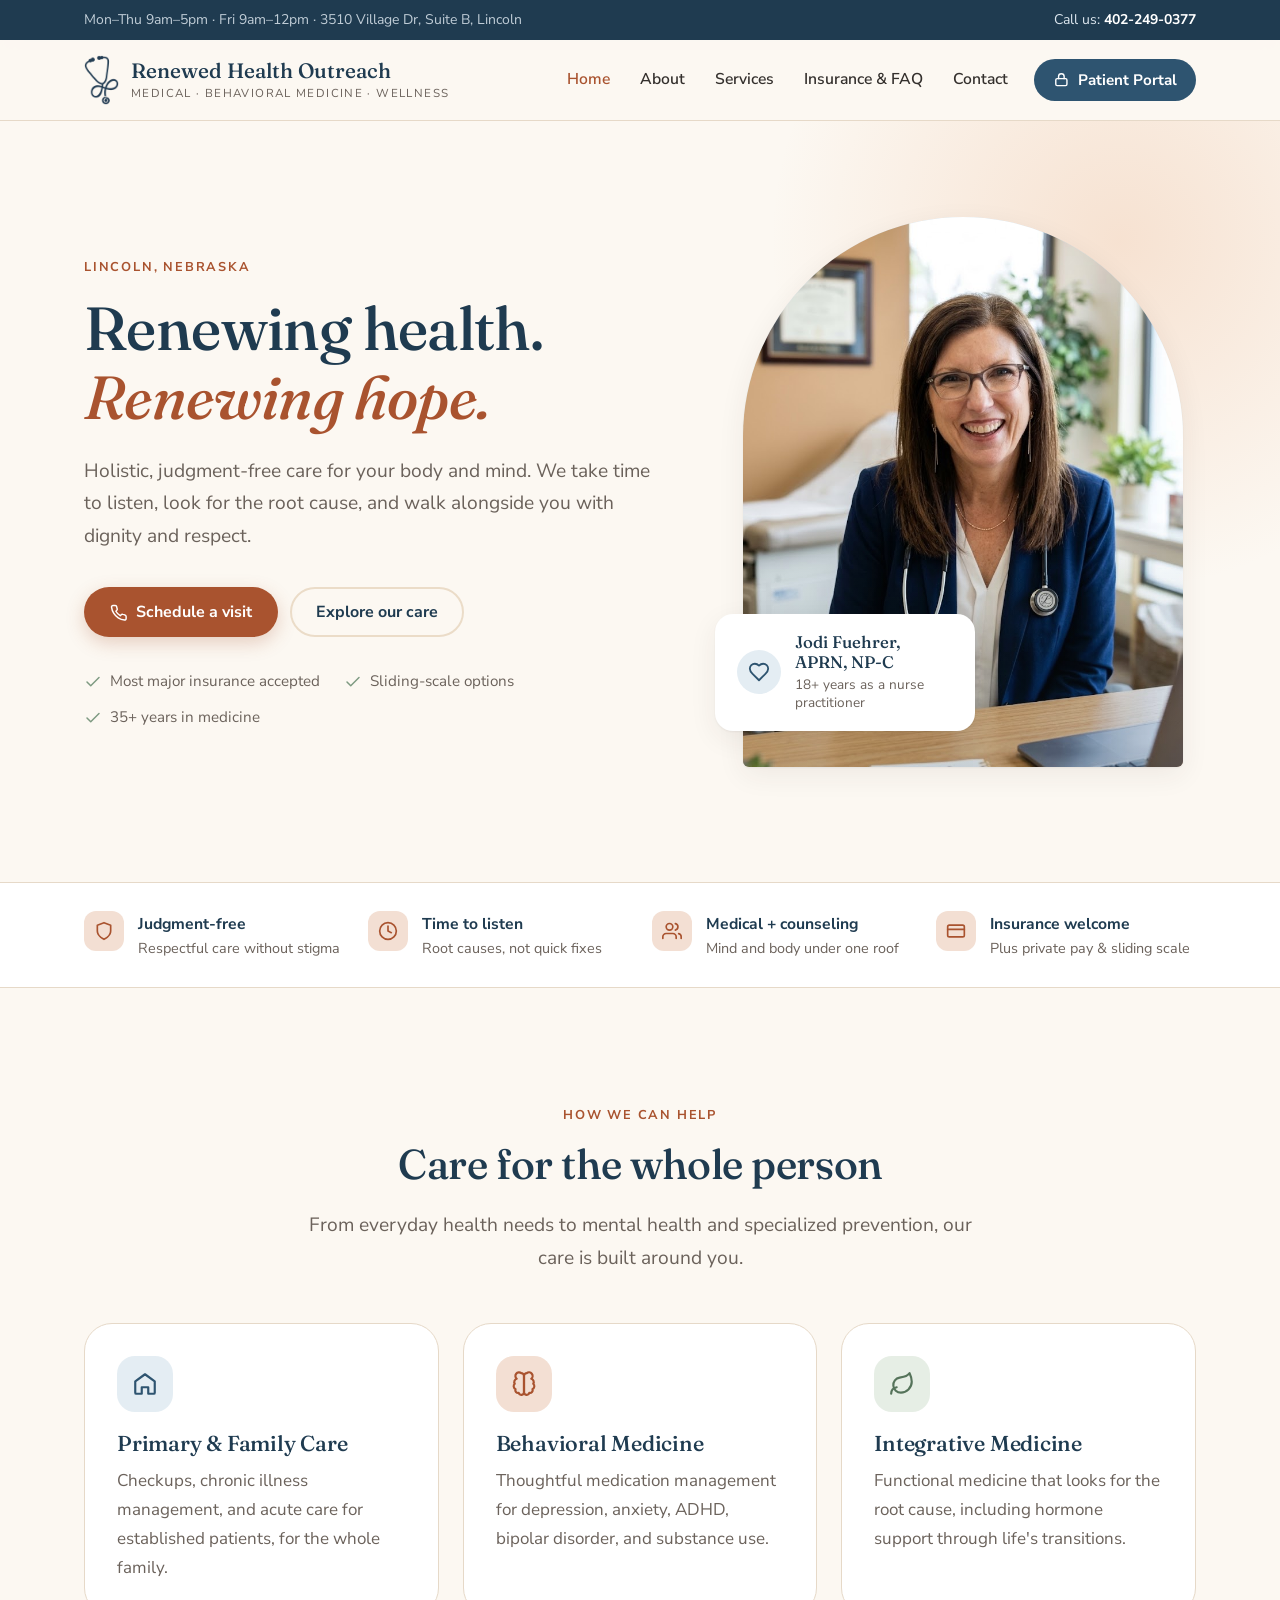
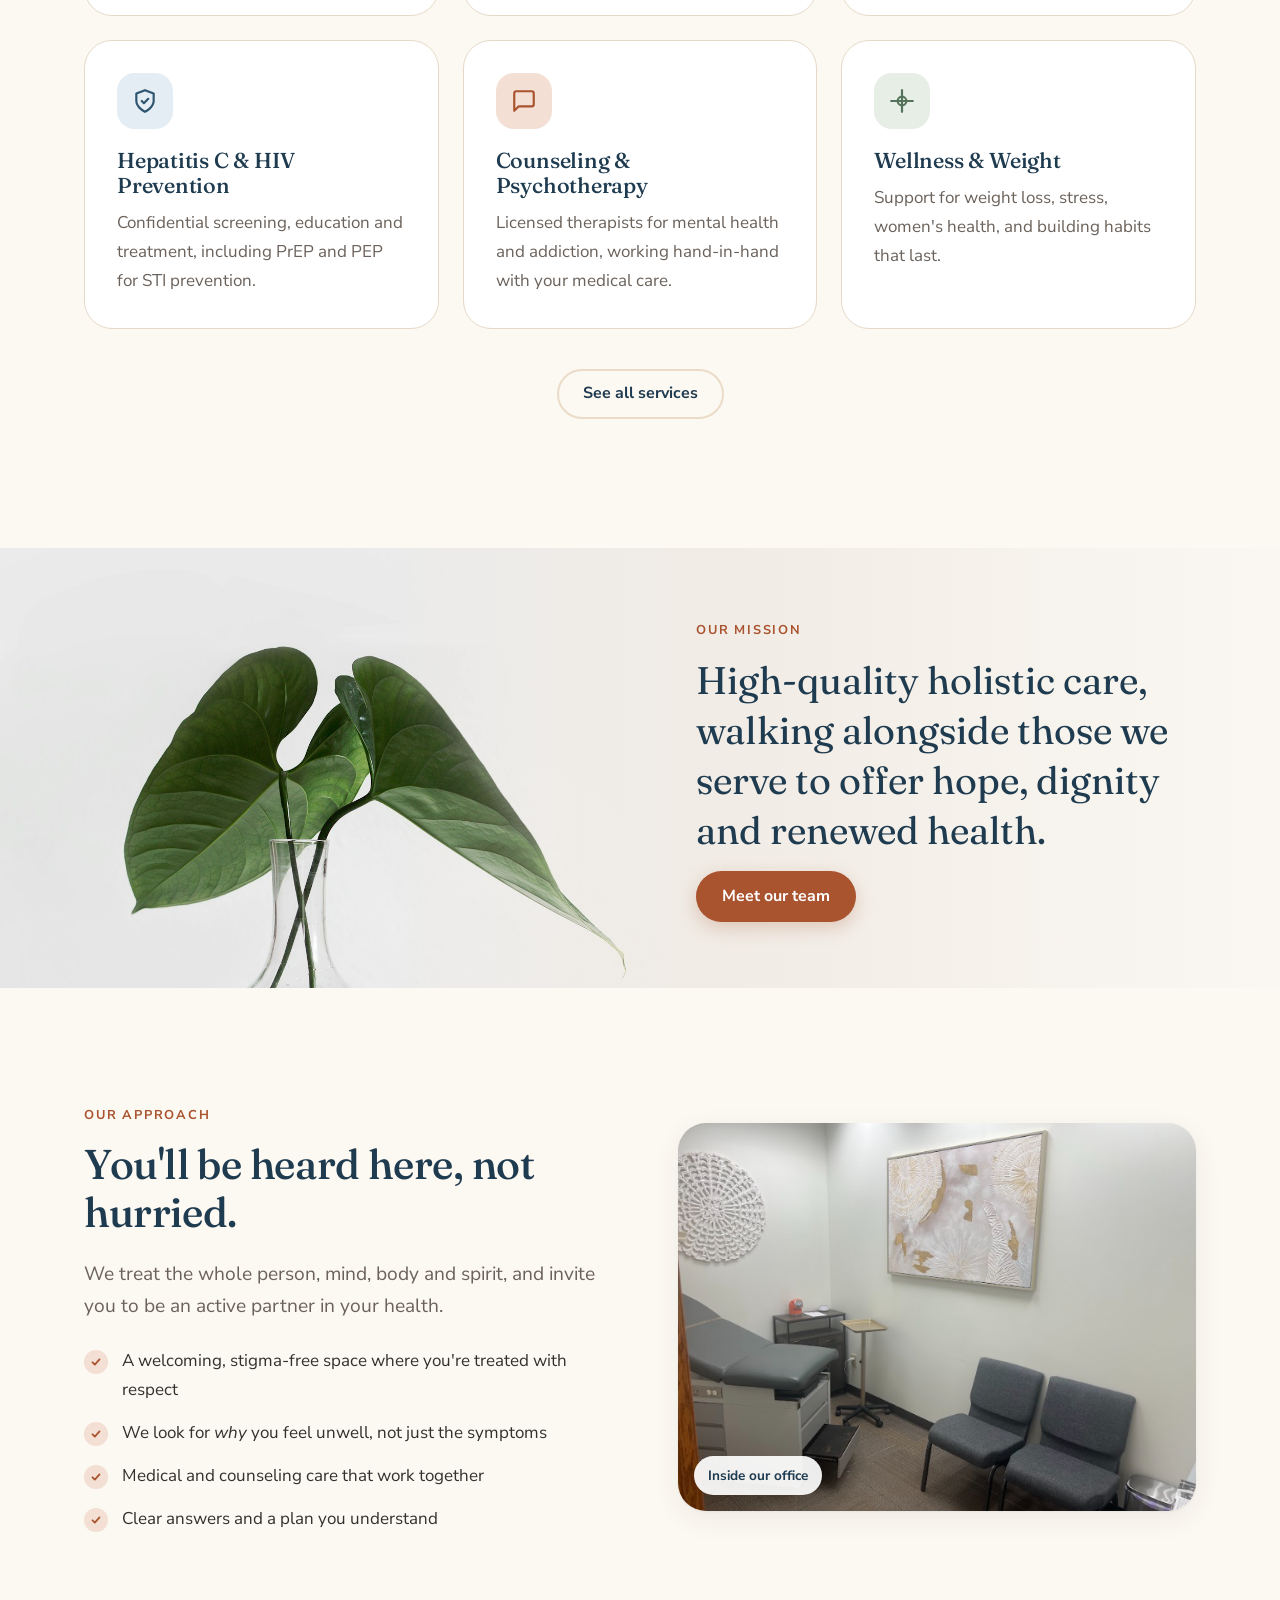
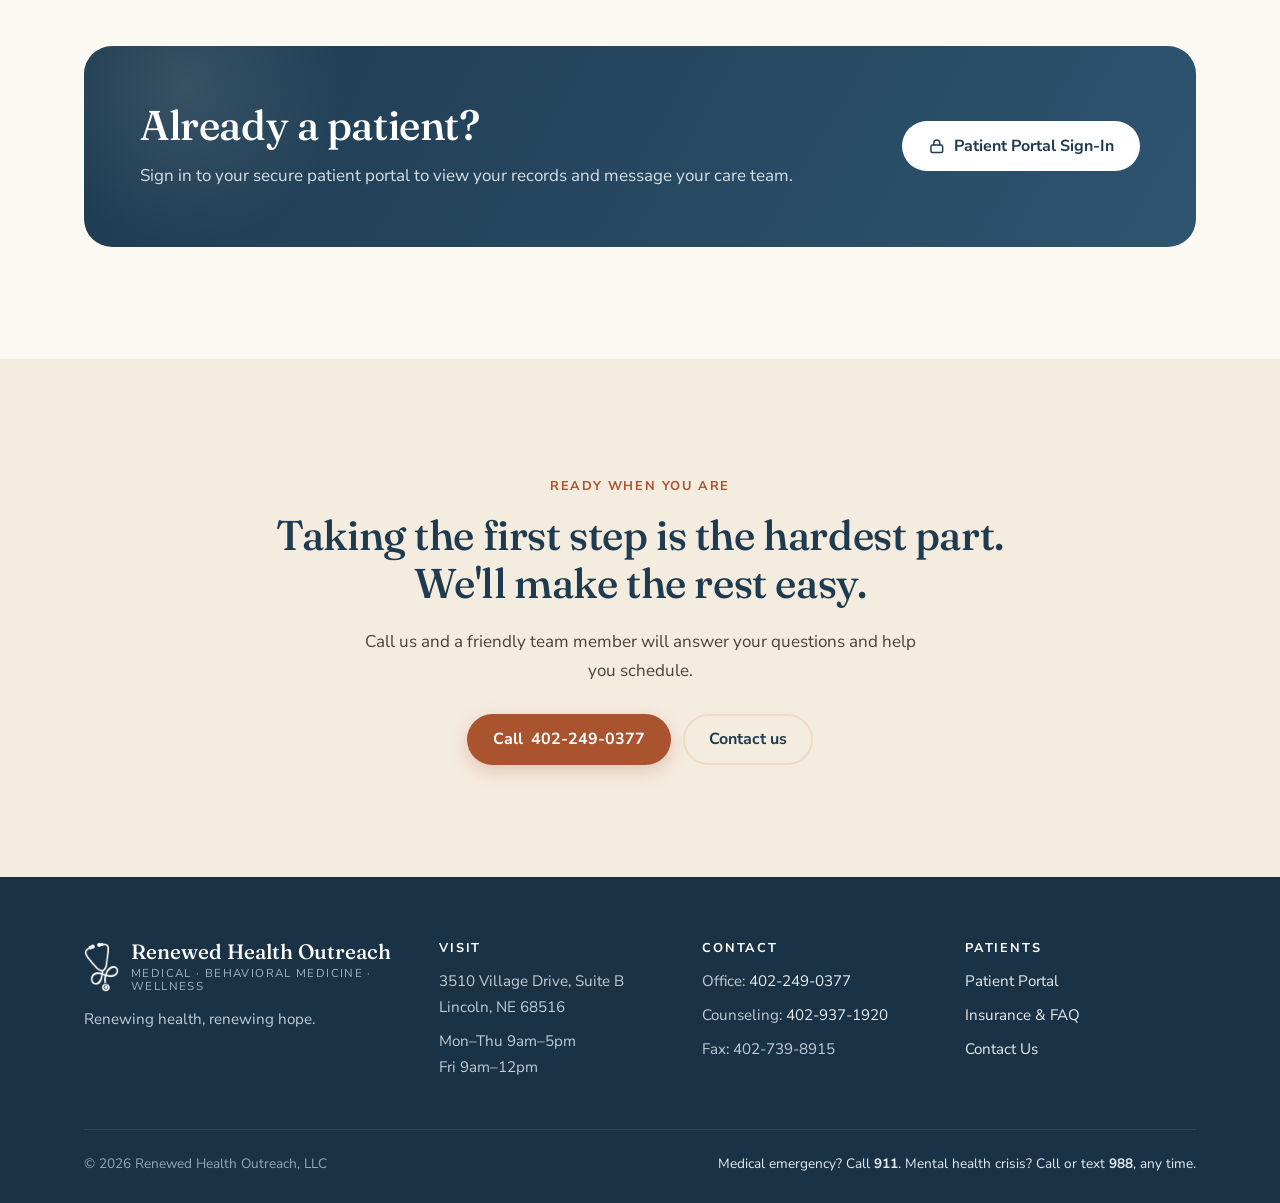
==== commit fc334320: "Redesign the Contact page call section and put 911 first in the emergency line Co-Authored-By: Claud" ====
--- a/index.html
+++ b/index.html
@@ -233,7 +233,7 @@
       </div>
       <div class="footer-bottom">
         <span>© <span data-year>2026</span> Renewed Health Outreach, LLC</span>
-        <span class="crisis">In crisis? Call or text <strong>988</strong> anytime. In an emergency, call 911.</span>
+        <span class="crisis">Medical emergency? Call <strong>911</strong>. Mental health crisis? Call or text <strong>988</strong>, any time.</span>
       </div>
     </div>
   </footer>
--- a/assets/css/styles.css
+++ b/assets/css/styles.css
@@ -360,6 +360,30 @@
   border-radius: var(--radius); padding: 16px 18px; font-size: .92rem; line-height: 1.55; margin-top: 16px;
 }
 .notice svg { width: 20px; height: 20px; flex: none; margin-top: 2px; }
+.emergency {
+  display: flex; gap: 14px; background: #FDF0EC; color: #5C1F14; border: 1px solid #F0C9BD; border-left: 5px solid #B3261E;
+  border-radius: var(--radius); padding: 18px 20px; margin-bottom: 28px; line-height: 1.5;
+}
+.emergency svg { width: 24px; height: 24px; flex: none; margin-top: 2px; color: #B3261E; }
+.emergency p { margin: 0 0 4px; }
+.emergency strong { color: #8A1C12; }
+.emergency__main { font-size: 1.2rem; font-weight: 700; color: #8A1C12; }
+.help-steps { list-style: none; padding: 0; margin: 22px 0 0; display: grid; gap: 24px; }
+.help-steps > li { display: grid; grid-template-columns: 36px 1fr; gap: 14px; padding-top: 24px; border-top: 1px solid var(--line); }
+.help-steps > li:first-child { border-top: 0; padding-top: 0; }
+.step-num { width: 36px; height: 36px; border-radius: 50%; background: var(--blue-soft); color: var(--blue-dark); display: grid; place-items: center; font-weight: 700; }
+.help-steps h3 { font-size: 1.2rem; margin: 5px 0 6px; color: var(--blue-dark); }
+.help-steps p { color: var(--muted); margin: 0 0 14px; }
+.help-steps .btn { white-space: nowrap; }
+.help-steps .btn svg { width: 18px; height: 18px; }
+.call-options { display: grid; gap: 10px; }
+.call-option {
+  display: flex; flex-wrap: wrap; justify-content: space-between; align-items: center; gap: 4px 14px;
+  padding: 14px 16px; border: 1px solid var(--sand); border-radius: var(--radius); text-decoration: none; background: var(--cream);
+}
+.call-option:hover { border-color: var(--clay); background: var(--white); }
+.call-option__label { font-weight: 600; color: var(--blue-dark); }
+.call-option__num { font-weight: 700; color: var(--clay); white-space: nowrap; }
 .notice--warm { background: var(--clay-soft); color: #6B331C; }
 
 .map { border-radius: var(--radius-lg); overflow: hidden; border: 1px solid var(--line); aspect-ratio: 16 / 7; background: var(--linen); }
